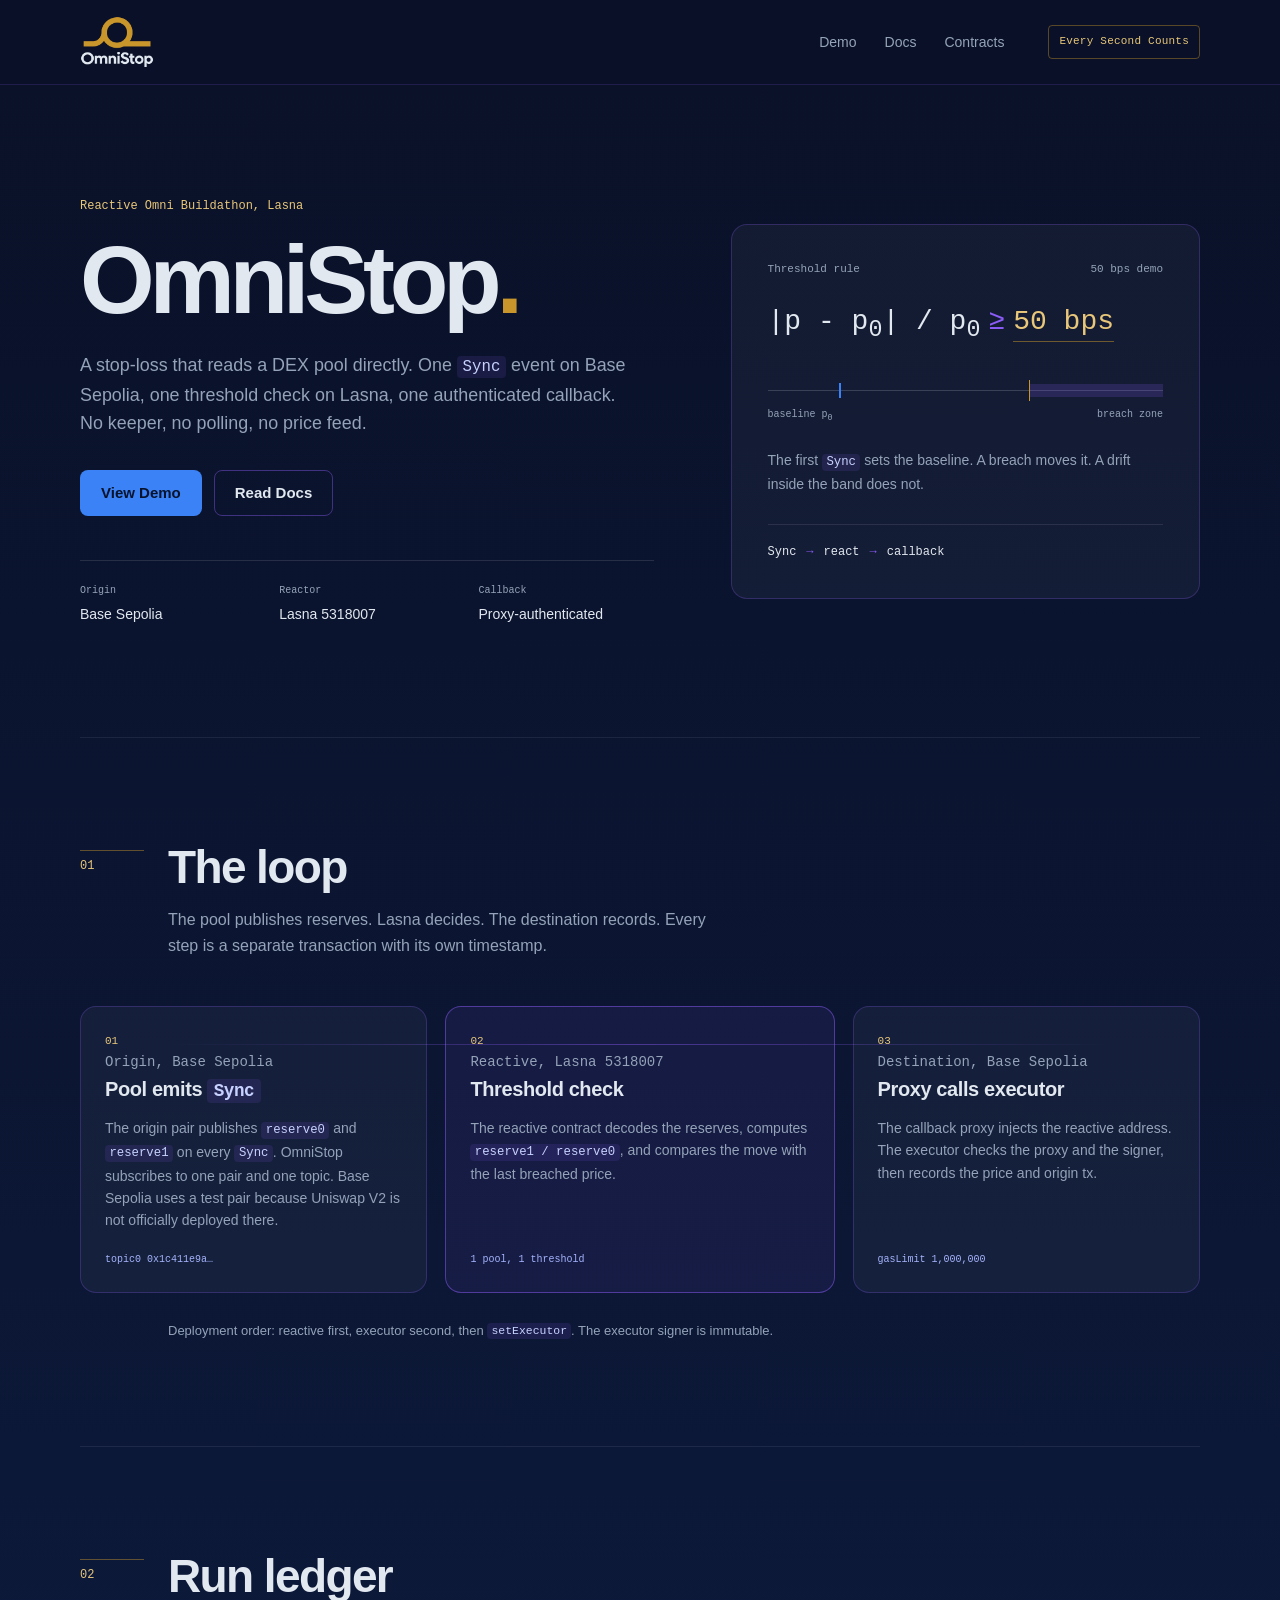
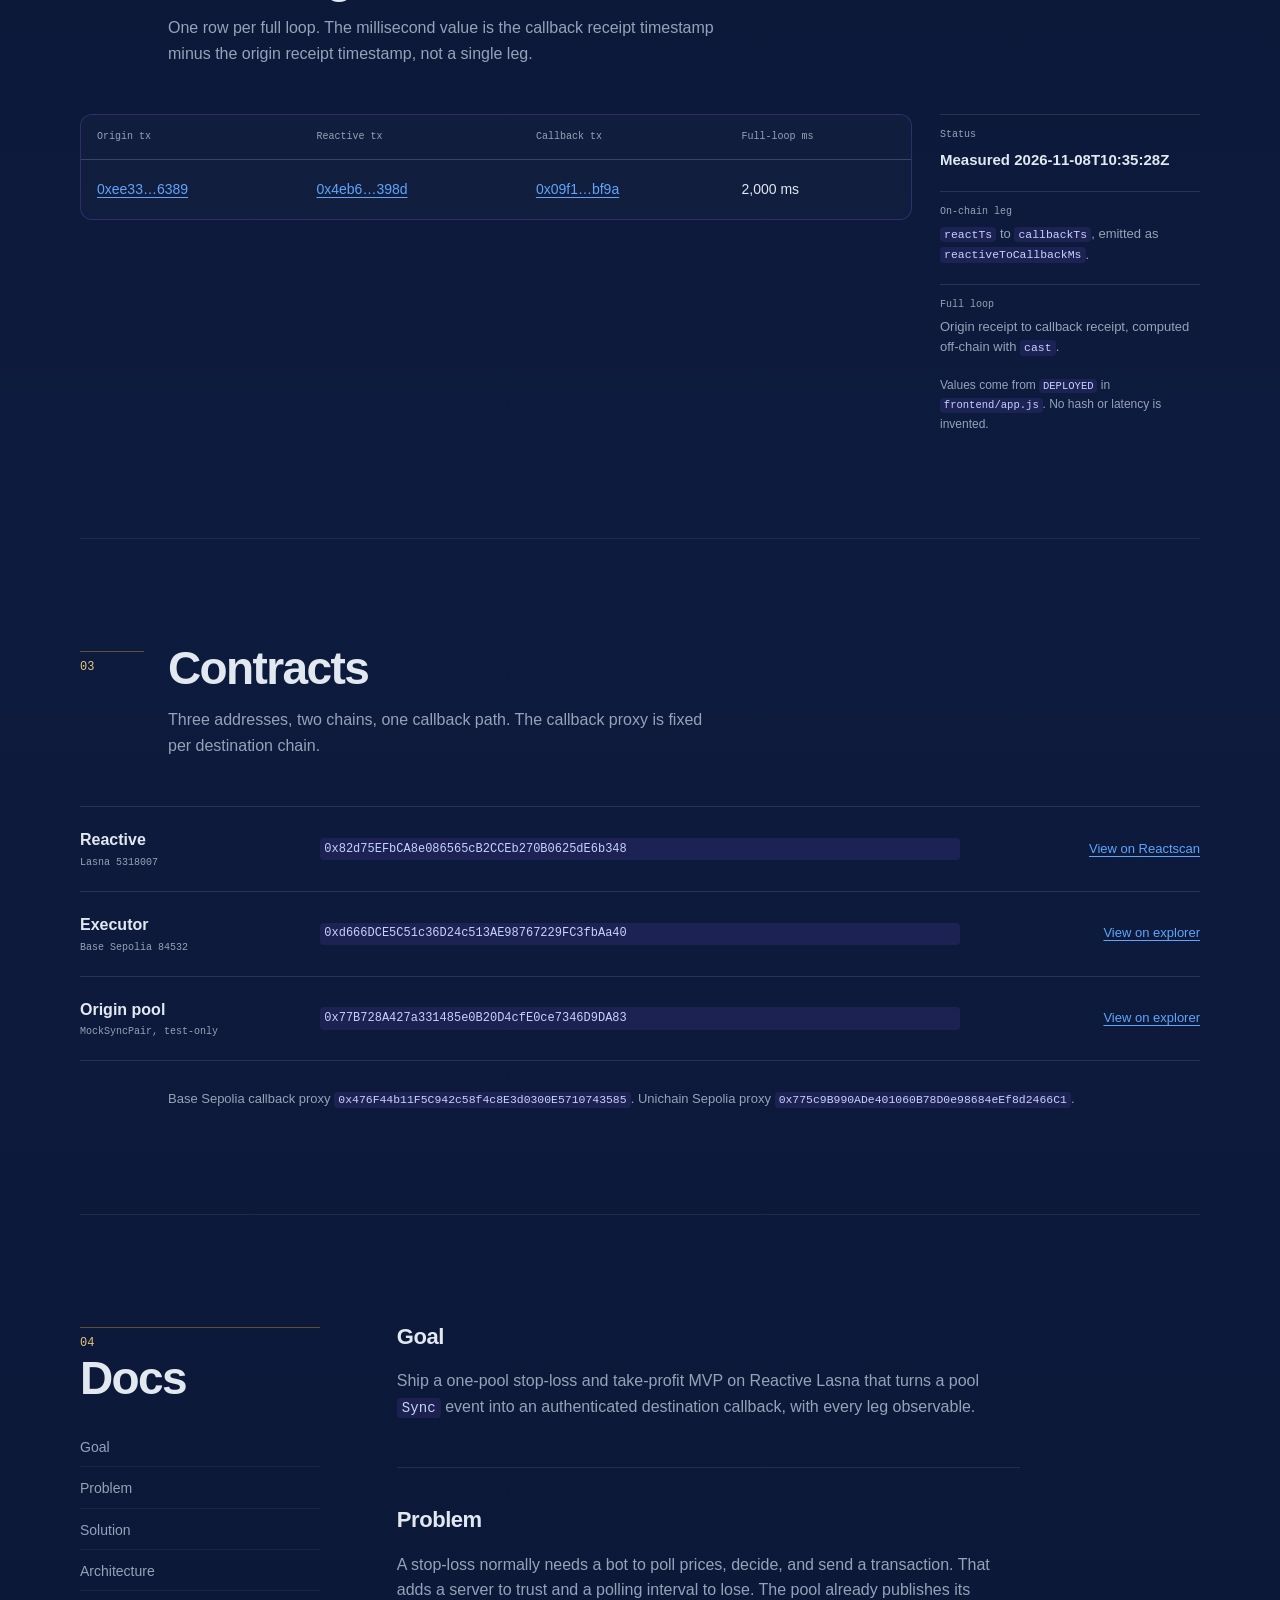
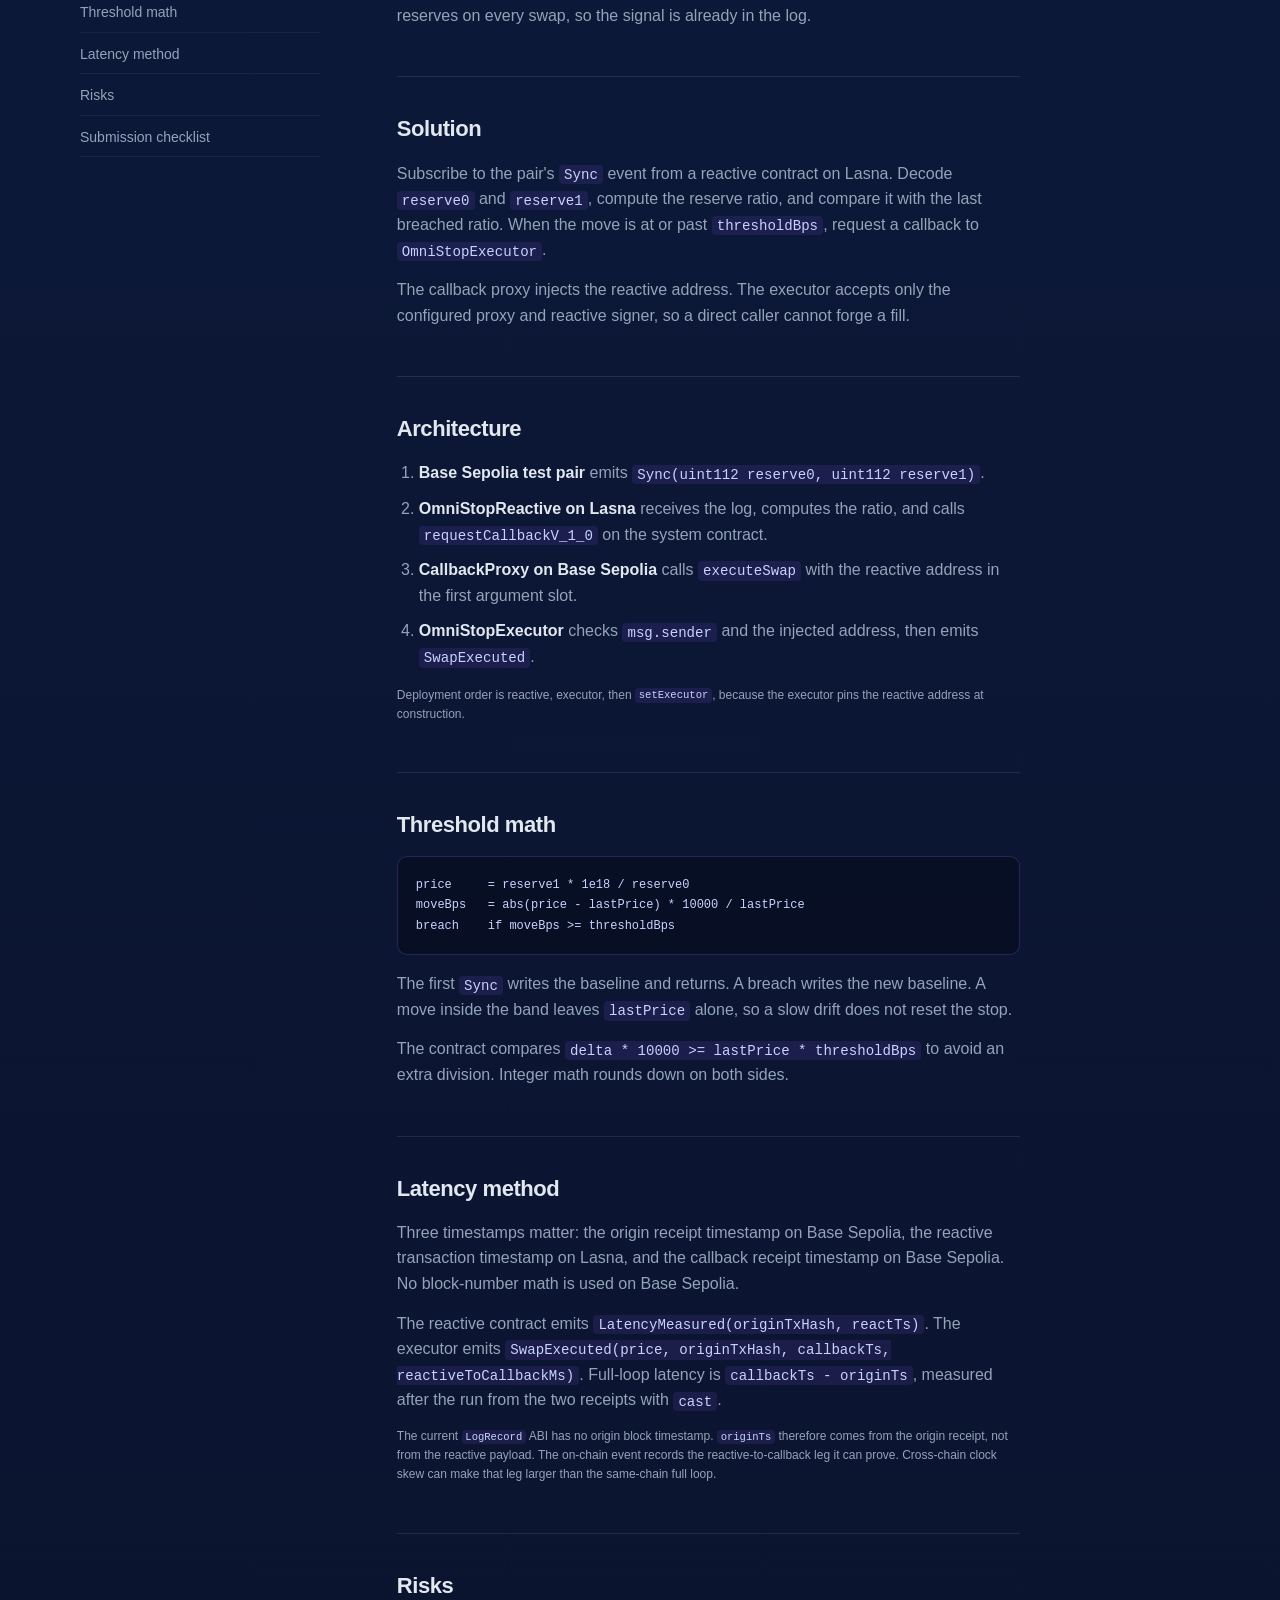
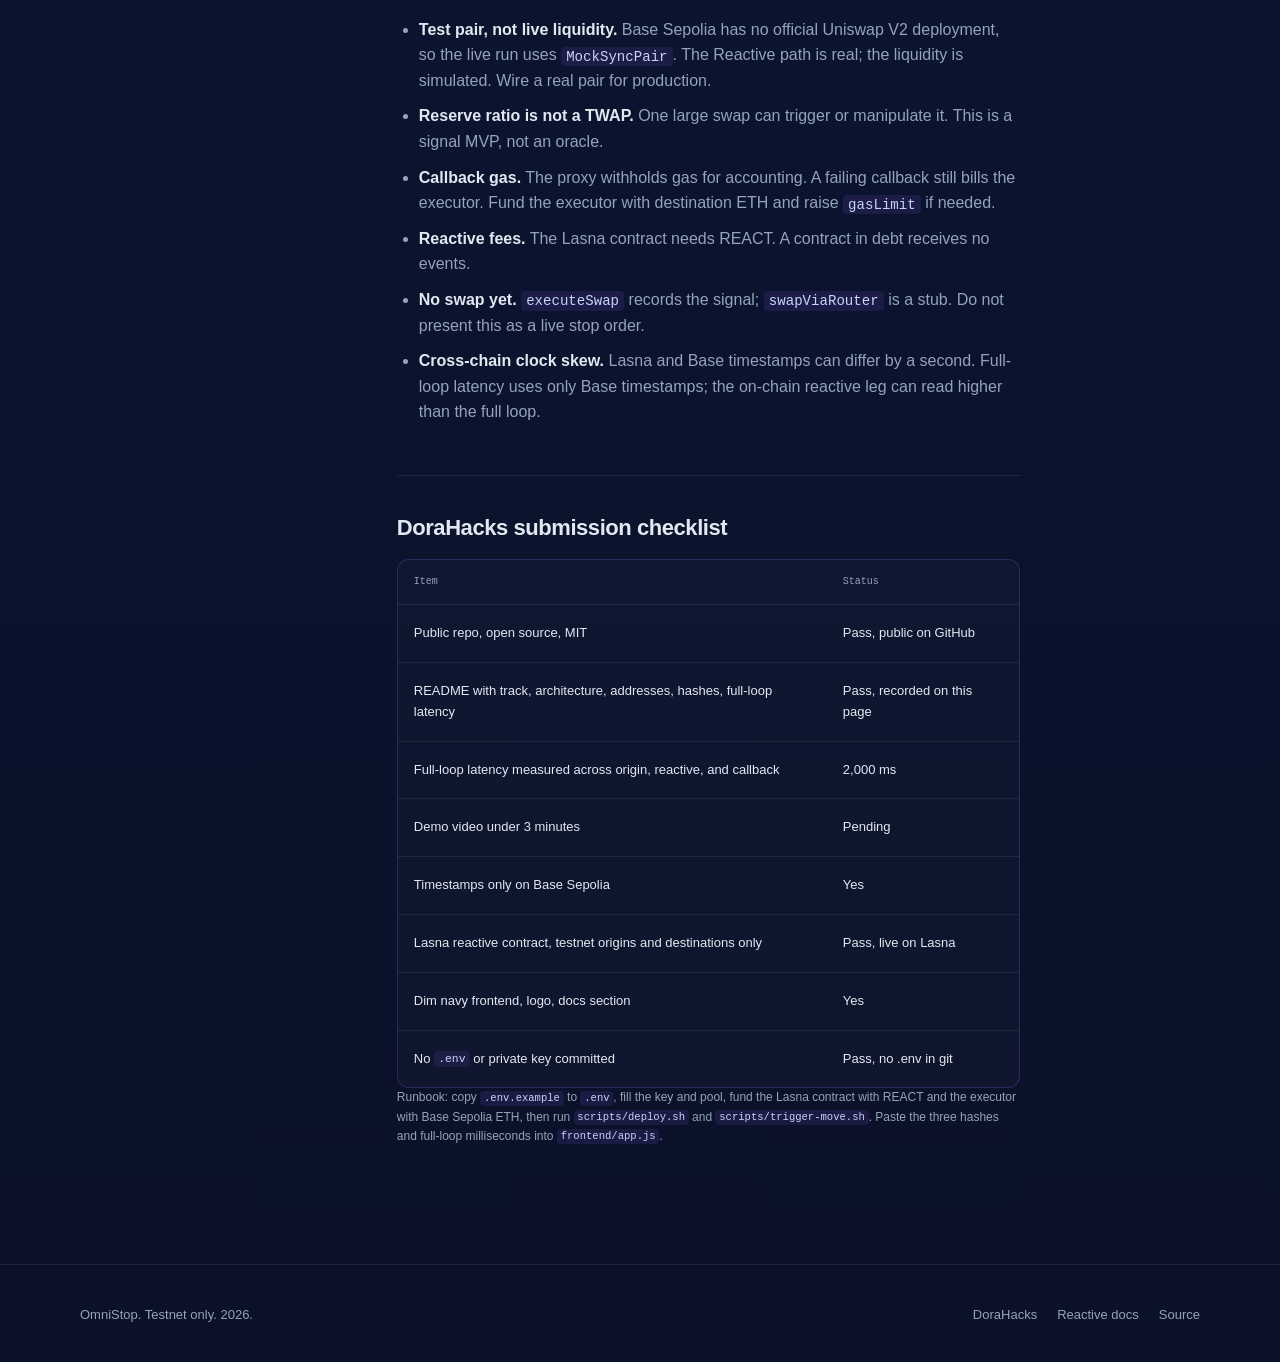
==== index.html @ 12964ae7 "Deploy OmniStop static site" ====
<!doctype html>
<html lang="en">
<head>
  <meta charset="utf-8">
  <meta name="viewport" content="width=device-width, initial-scale=1">
  <meta name="color-scheme" content="dark">
  <meta name="theme-color" content="#0a1128">
  <meta name="description" content="OmniStop turns a Uniswap V2 Sync event into an authenticated Reactive callback on Base Sepolia and Lasna.">
  <title>OmniStop | Reactive stop-loss, measured</title>
  <link rel="icon" type="image/png" href="assets/logo.png">
  <link rel="stylesheet" href="styles.css">
  <script src="app.js" defer></script>
</head>
<body>
  <a class="skip-link" href="#main">Skip to content</a>
  <noscript><p class="noscript-note">Run data is rendered by app.js. The same addresses and hashes are in README.md.</p></noscript>

  <header class="site-header">
    <div class="wrap header-inner">
      <a class="brand" href="#top" aria-label="OmniStop home">
        <img src="assets/logo.png" alt="" width="493" height="348">
      </a>
      <nav class="site-nav" aria-label="Primary">
        <a href="#latency">Demo</a>
        <a href="#docs">Docs</a>
        <a href="#contracts">Contracts</a>
      </nav>
      <span class="track-badge">Every Second Counts</span>
    </div>
  </header>

  <main id="main">
    <section class="hero wrap" id="top">
      <div class="hero-copy">
        <p class="kicker">Reactive Omni Buildathon, Lasna</p>
        <h1>OmniStop<span class="brand-dot" aria-hidden="true">.</span></h1>
        <p class="lede">A stop-loss that reads a DEX pool directly. One <code>Sync</code> event on Base Sepolia, one threshold check on Lasna, one authenticated callback. No keeper, no polling, no price feed.</p>
        <div class="hero-actions">
          <a class="btn btn-primary" href="#latency">View Demo</a>
          <a class="btn btn-ghost" href="#docs">Read Docs</a>
        </div>
        <dl class="hero-facts">
          <div>
            <dt>Origin</dt>
            <dd>Base Sepolia</dd>
          </div>
          <div>
            <dt>Reactor</dt>
            <dd>Lasna 5318007</dd>
          </div>
          <div>
            <dt>Callback</dt>
            <dd>Proxy-authenticated</dd>
          </div>
        </dl>
      </div>

      <div class="rule-card" aria-labelledby="rule-title">
        <div class="rule-top">
          <span class="mono-label" id="rule-title">Threshold rule</span>
          <span class="mono-label" id="threshold-note">50 bps demo</span>
        </div>
        <p class="formula">
          <span>|p - p<sub>0</sub>| / p<sub>0</sub></span>
          <span class="formula-op" aria-hidden="true">≥</span>
          <span class="formula-threshold" id="threshold-label">50 bps</span>
        </p>
        <div class="rail" aria-hidden="true">
          <span class="rail-base"></span>
          <span class="rail-zone"></span>
          <span class="rail-tick"></span>
        </div>
        <div class="rail-labels" aria-hidden="true">
          <span>baseline p<sub>0</sub></span>
          <span>breach zone</span>
        </div>
        <p class="rule-note">The first <code>Sync</code> sets the baseline. A breach moves it. A drift inside the band does not.</p>
        <div class="mini-loop">
          <span>Sync</span>
          <span class="mini-arrow" aria-hidden="true">→</span>
          <span>react</span>
          <span class="mini-arrow" aria-hidden="true">→</span>
          <span>callback</span>
        </div>
      </div>
    </section>

    <section class="section wrap" id="how">
      <div class="section-head">
        <p class="section-index">01</p>
        <div>
          <h2>The loop</h2>
          <p class="section-intro">The pool publishes reserves. Lasna decides. The destination records. Every step is a separate transaction with its own timestamp.</p>
        </div>
      </div>

      <ol class="stages">
        <li class="stage">
          <span class="stage-index">01</span>
          <p class="stage-label">Origin, Base Sepolia</p>
          <h3>Pool emits <code>Sync</code></h3>
          <p>The origin pair publishes <code>reserve0</code> and <code>reserve1</code> on every <code>Sync</code>. OmniStop subscribes to one pair and one topic. Base Sepolia uses a test pair because Uniswap V2 is not officially deployed there.</p>
          <span class="stage-meta">topic0 0x1c411e9a…</span>
        </li>
        <li class="stage stage-core">
          <span class="stage-index">02</span>
          <p class="stage-label">Reactive, Lasna 5318007</p>
          <h3>Threshold check</h3>
          <p>The reactive contract decodes the reserves, computes <code>reserve1 / reserve0</code>, and compares the move with the last breached price.</p>
          <span class="stage-meta">1 pool, 1 threshold</span>
        </li>
        <li class="stage">
          <span class="stage-index">03</span>
          <p class="stage-label">Destination, Base Sepolia</p>
          <h3>Proxy calls executor</h3>
          <p>The callback proxy injects the reactive address. The executor checks the proxy and the signer, then records the price and origin tx.</p>
          <span class="stage-meta">gasLimit 1,000,000</span>
        </li>
      </ol>

      <p class="section-footnote">Deployment order: reactive first, executor second, then <code>setExecutor</code>. The executor signer is immutable.</p>
    </section>

    <section class="section wrap" id="latency">
      <div class="section-head">
        <p class="section-index">02</p>
        <div>
          <h2>Run ledger</h2>
          <p class="section-intro">One row per full loop. The millisecond value is the callback receipt timestamp minus the origin receipt timestamp, not a single leg.</p>
        </div>
      </div>

      <div class="ledger-grid">
        <div class="table-wrap">
          <table>
            <caption class="sr-only">Full-loop latency evidence for the latest OmniStop run</caption>
            <thead>
              <tr>
                <th scope="col">Origin tx</th>
                <th scope="col">Reactive tx</th>
                <th scope="col">Callback tx</th>
                <th scope="col">Full-loop ms</th>
              </tr>
            </thead>
            <tbody id="latency-body">
              <tr class="empty-row">
                <td colspan="4">
                  <strong>Loading recorded run.</strong>
                  <span>If this message stays, JavaScript is disabled. The same evidence is in <code>README.md</code>.</span>
                </td>
              </tr>
            </tbody>
          </table>
        </div>

        <aside class="ledger-notes" aria-label="Run status">
          <div class="note">
            <span class="note-label">Status</span>
            <strong id="run-status">Loading recorded run</strong>
          </div>
          <div class="note">
            <span class="note-label">On-chain leg</span>
            <p><code>reactTs</code> to <code>callbackTs</code>, emitted as <code>reactiveToCallbackMs</code>.</p>
          </div>
          <div class="note">
            <span class="note-label">Full loop</span>
            <p>Origin receipt to callback receipt, computed off-chain with <code>cast</code>.</p>
          </div>
          <p class="fine">Values come from <code>DEPLOYED</code> in <code>frontend/app.js</code>. No hash or latency is invented.</p>
        </aside>
      </div>
    </section>

    <section class="section wrap" id="contracts">
      <div class="section-head">
        <p class="section-index">03</p>
        <div>
          <h2>Contracts</h2>
          <p class="section-intro">Three addresses, two chains, one callback path. The callback proxy is fixed per destination chain.</p>
        </div>
      </div>

      <ul class="contract-list" id="contract-list">
        <li class="contract-row" data-contract="reactive">
          <span class="contract-name">Reactive<small>Lasna 5318007</small></span>
          <code class="contract-address">Loading address</code>
          <span class="contract-link">From <code>app.js</code></span>
        </li>
        <li class="contract-row" data-contract="executor">
          <span class="contract-name">Executor<small>Base Sepolia 84532</small></span>
          <code class="contract-address">Loading address</code>
          <span class="contract-link">From <code>app.js</code></span>
        </li>
        <li class="contract-row" data-contract="pool">
          <span class="contract-name">Origin pool<small>MockSyncPair, test-only</small></span>
          <code class="contract-address">Loading address</code>
          <span class="contract-link">From <code>app.js</code></span>
        </li>
      </ul>

      <p class="section-footnote">Base Sepolia callback proxy <code>0x476F44b11F5C942c58f4c8E3d0300E5710743585</code>. Unichain Sepolia proxy <code>0x775c9B990ADe401060B78D0e98684eEf8d2466C1</code>.</p>
    </section>

    <section class="section wrap" id="docs">
      <div class="docs-layout">
        <aside class="docs-side">
          <p class="section-index">04</p>
          <h2>Docs</h2>
          <nav class="docs-toc" aria-label="Docs sections">
            <a href="#goal">Goal</a>
            <a href="#problem">Problem</a>
            <a href="#solution">Solution</a>
            <a href="#architecture">Architecture</a>
            <a href="#threshold-math">Threshold math</a>
            <a href="#latency-method">Latency method</a>
            <a href="#risks">Risks</a>
            <a href="#checklist">Submission checklist</a>
          </nav>
        </aside>

        <div class="docs-body">
          <article id="goal">
            <h3>Goal</h3>
            <p>Ship a one-pool stop-loss and take-profit MVP on Reactive Lasna that turns a pool <code>Sync</code> event into an authenticated destination callback, with every leg observable.</p>
          </article>

          <article id="problem">
            <h3>Problem</h3>
            <p>A stop-loss normally needs a bot to poll prices, decide, and send a transaction. That adds a server to trust and a polling interval to lose. The pool already publishes its reserves on every swap, so the signal is already in the log.</p>
          </article>

          <article id="solution">
            <h3>Solution</h3>
            <p>Subscribe to the pair's <code>Sync</code> event from a reactive contract on Lasna. Decode <code>reserve0</code> and <code>reserve1</code>, compute the reserve ratio, and compare it with the last breached ratio. When the move is at or past <code>thresholdBps</code>, request a callback to <code>OmniStopExecutor</code>.</p>
            <p>The callback proxy injects the reactive address. The executor accepts only the configured proxy and reactive signer, so a direct caller cannot forge a fill.</p>
          </article>

          <article id="architecture">
            <h3>Architecture</h3>
            <ol class="flow-list">
              <li><strong>Base Sepolia test pair</strong> emits <code>Sync(uint112 reserve0, uint112 reserve1)</code>.</li>
              <li><strong>OmniStopReactive on Lasna</strong> receives the log, computes the ratio, and calls <code>requestCallbackV_1_0</code> on the system contract.</li>
              <li><strong>CallbackProxy on Base Sepolia</strong> calls <code>executeSwap</code> with the reactive address in the first argument slot.</li>
              <li><strong>OmniStopExecutor</strong> checks <code>msg.sender</code> and the injected address, then emits <code>SwapExecuted</code>.</li>
            </ol>
            <p class="fine">Deployment order is reactive, executor, then <code>setExecutor</code>, because the executor pins the reactive address at construction.</p>
          </article>

          <article id="threshold-math">
            <h3>Threshold math</h3>
            <pre><code>price     = reserve1 * 1e18 / reserve0
moveBps   = abs(price - lastPrice) * 10000 / lastPrice
breach    if moveBps &gt;= thresholdBps</code></pre>
            <p>The first <code>Sync</code> writes the baseline and returns. A breach writes the new baseline. A move inside the band leaves <code>lastPrice</code> alone, so a slow drift does not reset the stop.</p>
            <p>The contract compares <code>delta * 10000 &gt;= lastPrice * thresholdBps</code> to avoid an extra division. Integer math rounds down on both sides.</p>
          </article>

          <article id="latency-method">
            <h3>Latency method</h3>
            <p>Three timestamps matter: the origin receipt timestamp on Base Sepolia, the reactive transaction timestamp on Lasna, and the callback receipt timestamp on Base Sepolia. No block-number math is used on Base Sepolia.</p>
            <p>The reactive contract emits <code>LatencyMeasured(originTxHash, reactTs)</code>. The executor emits <code>SwapExecuted(price, originTxHash, callbackTs, reactiveToCallbackMs)</code>. Full-loop latency is <code>callbackTs - originTs</code>, measured after the run from the two receipts with <code>cast</code>.</p>
            <p class="fine">The current <code>LogRecord</code> ABI has no origin block timestamp. <code>originTs</code> therefore comes from the origin receipt, not from the reactive payload. The on-chain event records the reactive-to-callback leg it can prove. Cross-chain clock skew can make that leg larger than the same-chain full loop.</p>
          </article>

          <article id="risks">
            <h3>Risks</h3>
            <ul class="risk-list">
              <li><strong>Test pair, not live liquidity.</strong> Base Sepolia has no official Uniswap V2 deployment, so the live run uses <code>MockSyncPair</code>. The Reactive path is real; the liquidity is simulated. Wire a real pair for production.</li>
              <li><strong>Reserve ratio is not a TWAP.</strong> One large swap can trigger or manipulate it. This is a signal MVP, not an oracle.</li>
              <li><strong>Callback gas.</strong> The proxy withholds gas for accounting. A failing callback still bills the executor. Fund the executor with destination ETH and raise <code>gasLimit</code> if needed.</li>
              <li><strong>Reactive fees.</strong> The Lasna contract needs REACT. A contract in debt receives no events.</li>
              <li><strong>No swap yet.</strong> <code>executeSwap</code> records the signal; <code>swapViaRouter</code> is a stub. Do not present this as a live stop order.</li>
              <li><strong>Cross-chain clock skew.</strong> Lasna and Base timestamps can differ by a second. Full-loop latency uses only Base timestamps; the on-chain reactive leg can read higher than the full loop.</li>
            </ul>
          </article>

          <article id="checklist">
            <h3>DoraHacks submission checklist</h3>
            <div class="table-wrap checklist-wrap">
              <table>
                <caption class="sr-only">DoraHacks submission checklist status</caption>
                <thead>
                  <tr><th scope="col">Item</th><th scope="col">Status</th></tr>
                </thead>
                <tbody>
                  <tr><td>Public repo, open source, MIT</td><td>Pass, public on GitHub</td></tr>
                  <tr><td>README with track, architecture, addresses, hashes, full-loop latency</td><td>Pass, recorded on this page</td></tr>
                  <tr><td>Full-loop latency measured across origin, reactive, and callback</td><td>2,000 ms</td></tr>
                  <tr><td>Demo video under 3 minutes</td><td>Pending</td></tr>
                  <tr><td>Timestamps only on Base Sepolia</td><td>Yes</td></tr>
                  <tr><td>Lasna reactive contract, testnet origins and destinations only</td><td>Pass, live on Lasna</td></tr>
                  <tr><td>Dim navy frontend, logo, docs section</td><td>Yes</td></tr>
                  <tr><td>No <code>.env</code> or private key committed</td><td>Pass, no .env in git</td></tr>
                </tbody>
              </table>
            </div>
            <p class="fine">Runbook: copy <code>.env.example</code> to <code>.env</code>, fill the key and pool, fund the Lasna contract with REACT and the executor with Base Sepolia ETH, then run <code>scripts/deploy.sh</code> and <code>scripts/trigger-move.sh</code>. Paste the three hashes and full-loop milliseconds into <code>frontend/app.js</code>.</p>
          </article>
        </div>
      </div>
    </section>
  </main>

  <footer class="site-footer">
    <div class="wrap footer-inner">
      <p>OmniStop. Testnet only. <span id="year">2026</span>.</p>
      <nav aria-label="Project links">
        <a href="https://dorahacks.io/hackathon/reactive-omni-buildathon">DoraHacks</a>
        <a href="https://dev.reactive.network/">Reactive docs</a>
        <a href="https://github.com/Nassami1/omnistop">Source</a>
      </nav>
    </div>
  </footer>
</body>
</html>
---- styles.css ----
/* Palette: navy field and blue actions come from the brief. Purple marks the Reactive layer.
   Gold is taken from the supplied mark and is reserved for the breach marker and focus. */
/* Mono is limited to chain data and timings so columns align; body copy uses a neutral sans. */
:root {
  --bg: #0a1128;
  --bg-2: #0d1b3e;
  --surface: rgba(255, 255, 255, 0.04);
  --surface-strong: rgba(139, 92, 246, 0.08);
  --border: rgba(139, 92, 246, 0.25);
  --border-strong: rgba(139, 92, 246, 0.5);
  --text: #e2e8f0;
  --muted: #94a3b8;
  --blue: #3b82f6;
  --blue-bright: #60a5fa;
  --purple: #8b5cf6;
  --gold: #c9962b;
  --gold-light: #e8c77a;
  --radius: 16px;
  --mono: "SFMono-Regular", "Cascadia Mono", "Roboto Mono", Menlo, Consolas, monospace;
  --sans: "Avenir Next", "Segoe UI", "Helvetica Neue", Arial, sans-serif;
}

*,
*::before,
*::after {
  box-sizing: border-box;
}

html {
  scroll-behavior: smooth;
}

body {
  margin: 0;
  background-color: var(--bg);
  background-image: linear-gradient(180deg, var(--bg) 0%, var(--bg-2) 34%, var(--bg) 100%);
  color: var(--text);
  font-family: var(--sans);
  font-size: 16px;
  line-height: 1.6;
  -webkit-font-smoothing: antialiased;
}

body,
input,
button {
  font-family: var(--sans);
}

a {
  color: var(--blue-bright);
  text-decoration-thickness: 1px;
  text-underline-offset: 3px;
}

a[href],
button {
  cursor: pointer;
}

button:disabled {
  cursor: not-allowed;
}

a:hover {
  color: var(--text);
}

code {
  font-family: var(--mono);
  font-size: 0.88em;
  color: #c7d2fe;
  background: rgba(139, 92, 246, 0.12);
  padding: 0.12em 0.36em;
  border-radius: 4px;
  overflow-wrap: anywhere;
}

::selection {
  background: var(--purple);
  color: #fff;
}

:focus-visible {
  outline: 2px solid var(--gold-light);
  outline-offset: 3px;
  border-radius: 4px;
}

.noscript-note {
  margin: 0;
  padding: 12px 16px;
  border-bottom: 1px solid rgba(139, 92, 246, 0.25);
  background: rgba(139, 92, 246, 0.1);
  color: var(--text);
  font-size: 14px;
  text-align: center;
}

.sr-only {
  position: absolute;
  width: 1px;
  height: 1px;
  padding: 0;
  margin: -1px;
  overflow: hidden;
  clip: rect(0 0 0 0);
  clip-path: inset(50%);
  white-space: nowrap;
  border: 0;
}

.skip-link {
  position: absolute;
  top: -100px;
  left: 16px;
  z-index: 100;
  background: var(--gold-light);
  color: #07132d;
  padding: 12px 16px;
  border-radius: 6px;
  font-weight: 600;
  text-decoration: none;
}

.skip-link:focus {
  top: 12px;
  color: #07132d;
}

.wrap {
  width: min(1120px, calc(100% - 48px));
  margin-inline: auto;
}

/* Header */
.site-header {
  position: sticky;
  top: 0;
  z-index: 20;
  background: rgba(10, 17, 40, 0.97);
  border-bottom: 1px solid rgba(139, 92, 246, 0.18);
}

.header-inner {
  display: flex;
  align-items: center;
  gap: 32px;
  min-height: 84px;
}

.brand {
  display: inline-flex;
  align-items: center;
  text-decoration: none;
}

.brand img {
  display: block;
  width: auto;
  height: 52px;
}

.site-nav {
  display: flex;
  gap: 4px;
  margin-left: auto;
}

.site-nav a {
  display: inline-flex;
  align-items: center;
  min-height: 44px;
  padding: 0 12px;
  color: var(--muted);
  font-size: 14px;
  text-decoration: none;
  border-radius: 8px;
}

.site-nav a:hover {
  color: var(--text);
  background: rgba(59, 130, 246, 0.12);
}

.track-badge {
  flex: 0 0 auto;
  padding: 7px 10px;
  border: 1px solid rgba(201, 150, 43, 0.42);
  border-radius: 4px;
  color: var(--gold-light);
  font-family: var(--mono);
  font-size: 11px;
  letter-spacing: 0.02em;
  white-space: nowrap;
}

/* Hero */
.hero {
  display: grid;
  grid-template-columns: minmax(0, 1.1fr) minmax(340px, 0.9fr);
  gap: clamp(32px, 6vw, 80px);
  align-items: center;
  padding-block: clamp(64px, 9vw, 112px);
}

.kicker {
  margin: 0 0 18px;
  color: var(--gold-light);
  font-family: var(--mono);
  font-size: 12px;
}

h1 {
  margin: 0;
  font-size: clamp(56px, 9vw, 96px);
  font-weight: 700;
  line-height: 0.95;
  letter-spacing: -0.055em;
}

.brand-dot {
  color: var(--gold);
}

.lede {
  max-width: 56ch;
  margin: 26px 0 0;
  color: var(--muted);
  font-size: clamp(17px, 1.4vw, 20px);
}

.hero-actions {
  display: flex;
  flex-wrap: wrap;
  gap: 12px;
  margin-top: 32px;
}

.btn {
  display: inline-flex;
  align-items: center;
  justify-content: center;
  min-height: 46px;
  padding: 0 20px;
  border: 1px solid transparent;
  border-radius: 8px;
  font-family: var(--sans);
  font-size: 15px;
  font-weight: 600;
  text-decoration: none;
  cursor: pointer;
  transition: background-color 0.15s ease, border-color 0.15s ease, color 0.15s ease;
}

.btn-primary {
  background: var(--blue);
  color: #07132d;
}

.btn-primary:hover {
  background: var(--blue-bright);
  color: #07132d;
}

.btn-primary:active {
  background: #2563eb;
  color: #fff;
}

.btn-ghost {
  border-color: rgba(139, 92, 246, 0.42);
  color: var(--text);
}

.btn-ghost:hover {
  border-color: var(--purple);
  background: rgba(139, 92, 246, 0.1);
  color: var(--text);
}

.hero-facts {
  display: grid;
  grid-template-columns: repeat(3, minmax(0, 1fr));
  gap: 24px;
  margin: 44px 0 0;
  padding-top: 22px;
  border-top: 1px solid rgba(226, 232, 240, 0.12);
}

.hero-facts dt {
  color: var(--muted);
  font-family: var(--mono);
  font-size: 10px;
}

.hero-facts dd {
  margin: 4px 0 0;
  font-size: 14px;
}

/* Threshold card */
.rule-card {
  position: relative;
  padding: clamp(24px, 3vw, 36px);
  border: 1px solid var(--border);
  border-radius: var(--radius);
  background: var(--surface);
}

.rule-top {
  display: flex;
  flex-wrap: wrap;
  justify-content: space-between;
  gap: 12px;
}

.mono-label {
  color: var(--muted);
  font-family: var(--mono);
  font-size: 11px;
}

.formula {
  display: flex;
  flex-wrap: wrap;
  align-items: baseline;
  gap: 8px;
  margin: 26px 0 30px;
  font-family: var(--mono);
  font-size: clamp(20px, 2.6vw, 28px);
  line-height: 1.3;
}

.formula-op {
  color: var(--purple);
}

.formula-threshold {
  color: var(--gold-light);
  border-bottom: 1px solid rgba(201, 150, 43, 0.5);
}

.rail {
  position: relative;
  height: 32px;
}

.rail::before {
  content: "";
  position: absolute;
  top: 15px;
  right: 0;
  left: 0;
  height: 1px;
  background: rgba(226, 232, 240, 0.18);
}

.rail-zone {
  position: absolute;
  top: 9px;
  right: 0;
  width: 34%;
  height: 13px;
  background: rgba(139, 92, 246, 0.18);
  border-left: 1px solid var(--purple);
}

.rail-base {
  position: absolute;
  top: 8px;
  left: 18%;
  width: 2px;
  height: 15px;
  background: var(--blue);
}

.rail-tick {
  position: absolute;
  top: 5px;
  left: 66%;
  width: 1px;
  height: 21px;
  background: var(--gold);
}

.rail-labels {
  display: flex;
  justify-content: space-between;
  color: var(--muted);
  font-family: var(--mono);
  font-size: 10px;
}

.rule-note {
  margin: 24px 0 0;
  color: var(--muted);
  font-size: 14px;
}

.mini-loop {
  display: flex;
  flex-wrap: wrap;
  align-items: center;
  gap: 10px;
  margin-top: 28px;
  padding-top: 18px;
  border-top: 1px solid rgba(226, 232, 240, 0.1);
  color: var(--text);
  font-family: var(--mono);
  font-size: 12px;
}

.mini-arrow {
  color: var(--purple);
}

/* Sections */
.section {
  padding-block: clamp(64px, 9vw, 104px);
  border-top: 1px solid rgba(226, 232, 240, 0.08);
}

.section-head {
  display: grid;
  grid-template-columns: 64px minmax(0, 1fr);
  gap: 24px;
  align-items: start;
  margin-bottom: 48px;
}

.section-index {
  margin: 8px 0 0;
  padding-top: 6px;
  border-top: 1px solid rgba(201, 150, 43, 0.45);
  color: var(--gold-light);
  font-family: var(--mono);
  font-size: 12px;
}

h2 {
  margin: 0;
  font-size: clamp(30px, 4vw, 46px);
  font-weight: 700;
  line-height: 1.1;
  letter-spacing: -0.035em;
}

.section-intro {
  max-width: 62ch;
  margin: 14px 0 0;
  color: var(--muted);
  font-size: 16px;
}

.section-footnote {
  margin: 28px 0 0;
  padding-left: 88px;
  color: var(--muted);
  font-size: 13px;
}

/* Loop stages */
.stages {
  position: relative;
  display: grid;
  grid-template-columns: 1fr 1.12fr 1fr;
  gap: 18px;
  margin: 0;
  padding: 0;
  list-style: none;
}

.stages::before {
  content: "";
  position: absolute;
  top: 38px;
  right: 8%;
  left: 8%;
  height: 1px;
  background: linear-gradient(90deg, transparent, rgba(139, 92, 246, 0.45), transparent);
}

.stage {
  position: relative;
  z-index: 1;
  display: flex;
  flex-direction: column;
  min-height: 282px;
  padding: 26px 24px 24px;
  border: 1px solid var(--border);
  border-radius: var(--radius);
  background: var(--surface);
}

.stage-core {
  border-color: var(--border-strong);
  background: var(--surface-strong);
}

.stage-index {
  color: var(--gold-light);
  font-family: var(--mono);
  font-size: 11px;
}

.stage-label {
  margin: 8px 0 18px;
  color: var(--muted);
  font-family: var(--mono);
  font-size: 10px;
}

.stage h3 {
  margin: 0 0 12px;
  font-size: 20px;
  letter-spacing: -0.02em;
}

.stage p {
  margin: 0;
  color: var(--muted);
  font-size: 14px;
}

.stage-meta {
  margin-top: auto;
  padding-top: 20px;
  color: #a5b4fc;
  font-family: var(--mono);
  font-size: 10px;
  overflow-wrap: anywhere;
}

/* Ledger */
.ledger-grid {
  display: grid;
  grid-template-columns: minmax(0, 1.55fr) minmax(260px, 0.45fr);
  gap: 28px;
  align-items: start;
}

.table-wrap {
  overflow-x: auto;
  border: 1px solid var(--border);
  border-radius: 12px;
  background: rgba(255, 255, 255, 0.02);
}

table {
  width: 100%;
  border-collapse: collapse;
  font-size: 14px;
}

th {
  padding: 14px 16px;
  border-bottom: 1px solid rgba(226, 232, 240, 0.1);
  color: var(--muted);
  font-family: var(--mono);
  font-size: 10px;
  font-weight: 400;
  text-align: left;
  white-space: nowrap;
}

td {
  padding: 18px 16px;
  border-bottom: 1px solid rgba(226, 232, 240, 0.08);
  vertical-align: top;
}

tbody tr:last-child td {
  border-bottom: 0;
}

.empty-row td {
  padding: 28px 20px;
}

.empty-row strong {
  display: block;
  color: var(--text);
}

.empty-row span {
  display: block;
  margin-top: 6px;
  color: var(--muted);
  font-size: 13px;
}

.ledger-notes {
  display: flex;
  flex-direction: column;
  gap: 18px;
}

.note {
  padding-top: 12px;
  border-top: 1px solid rgba(226, 232, 240, 0.12);
}

.note-label {
  display: block;
  margin-bottom: 4px;
  color: var(--muted);
  font-family: var(--mono);
  font-size: 10px;
}

.note strong {
  font-size: 15px;
}

.note p {
  margin: 0;
  color: var(--muted);
  font-size: 13px;
}

.fine {
  margin: 0;
  color: var(--muted);
  font-size: 12px;
  line-height: 1.6;
}

/* Contracts */
.contract-list {
  margin: 0;
  padding: 0;
  border-top: 1px solid rgba(226, 232, 240, 0.12);
  list-style: none;
}

.contract-row {
  display: grid;
  grid-template-columns: 220px minmax(0, 1fr) 220px;
  gap: 20px;
  align-items: center;
  padding: 20px 0;
  border-bottom: 1px solid rgba(226, 232, 240, 0.12);
}

.contract-name {
  display: flex;
  flex-direction: column;
  gap: 2px;
  font-weight: 600;
}

.contract-name small {
  color: var(--muted);
  font-family: var(--mono);
  font-size: 10px;
  font-weight: 400;
}

.contract-address {
  color: #c7d2fe;
  font-family: var(--mono);
  font-size: 12px;
  overflow-wrap: anywhere;
}

.contract-link {
  color: var(--muted);
  font-size: 13px;
  text-align: right;
}

.contract-link a {
  color: var(--blue-bright);
}

/* Docs */
.docs-layout {
  display: grid;
  grid-template-columns: 240px minmax(0, 1fr);
  gap: clamp(32px, 6vw, 80px);
  align-items: start;
}

.docs-layout > * {
  min-width: 0;
}

.docs-side {
  position: sticky;
  top: 104px;
}

.docs-toc {
  display: flex;
  flex-direction: column;
  gap: 2px;
  margin-top: 24px;
}

.docs-toc a {
  padding: 8px 0;
  border-bottom: 1px solid rgba(226, 232, 240, 0.06);
  color: var(--muted);
  font-size: 14px;
  text-decoration: none;
}

.docs-toc a:hover {
  color: var(--text);
}

.docs-body {
  max-width: 70ch;
}

.docs-body article {
  margin-bottom: 34px;
  padding-bottom: 34px;
  border-bottom: 1px solid rgba(226, 232, 240, 0.1);
}

.docs-body article:last-child {
  margin-bottom: 0;
  padding-bottom: 0;
  border-bottom: 0;
}

.docs-body h3 {
  margin: 0 0 14px;
  font-size: 22px;
  letter-spacing: -0.02em;
}

.docs-body p {
  margin: 0 0 14px;
  color: var(--muted);
}

pre {
  margin: 0 0 16px;
  padding: 18px;
  border: 1px solid var(--border);
  border-radius: 10px;
  background: rgba(0, 0, 0, 0.28);
  color: #c7d2fe;
  font-family: var(--mono);
  font-size: 12px;
  line-height: 1.7;
  overflow-x: auto;
}

pre code {
  padding: 0;
  background: none;
  font-size: inherit;
}

.flow-list,
.risk-list {
  margin: 0 0 16px;
  padding-left: 22px;
  color: var(--muted);
}

.flow-list li,
.risk-list li {
  margin-bottom: 10px;
}

.flow-list strong,
.risk-list strong {
  color: var(--text);
}

.checklist-wrap {
  border: 1px solid var(--border);
  border-radius: 12px;
}

.checklist-wrap td {
  font-size: 13px;
}

section[id],
article[id] {
  scroll-margin-top: 96px;
}

/* Footer */
.site-footer {
  padding-block: 28px;
  border-top: 1px solid rgba(226, 232, 240, 0.1);
}

.footer-inner {
  display: flex;
  flex-wrap: wrap;
  align-items: center;
  justify-content: space-between;
  gap: 12px 24px;
}

.site-footer p {
  margin: 0;
  color: var(--muted);
  font-size: 13px;
}

.site-footer nav {
  display: flex;
  flex-wrap: wrap;
  gap: 20px;
}

.site-footer a {
  display: inline-flex;
  align-items: center;
  min-height: 44px;
  color: var(--muted);
  font-size: 13px;
  text-decoration: none;
}

.site-footer a:hover {
  color: var(--text);
}

/* Responsive */
@media (max-width: 980px) {
  .hero {
    grid-template-columns: 1fr;
  }

  .stages {
    grid-template-columns: 1fr;
  }

  .stages::before {
    display: none;
  }

  .stage {
    min-height: 0;
  }

  .docs-layout {
    grid-template-columns: 1fr;
  }

  .docs-side {
    position: static;
  }

  .docs-toc {
    display: grid;
    grid-template-columns: repeat(2, minmax(0, 1fr));
    gap: 0 16px;
    margin-top: 16px;
  }

  .docs-toc a {
    padding: 10px 0;
    border-bottom: 1px solid rgba(226, 232, 240, 0.08);
  }
}

@media (max-width: 780px) {
  .header-inner {
    flex-wrap: wrap;
    gap: 8px 16px;
    padding-block: 12px;
    min-height: 0;
  }

  .site-header {
    position: relative;
  }

  .brand img {
    height: 42px;
  }

  .site-nav {
    order: 3;
    width: 100%;
    margin-left: 0;
    padding-top: 4px;
    border-top: 1px solid rgba(139, 92, 246, 0.14);
  }

  .track-badge {
    margin-left: auto;
  }

  .ledger-grid {
    grid-template-columns: 1fr;
  }

  #latency .table-wrap {
    overflow: visible;
    border: 0;
    background: none;
  }

  #latency table,
  #latency tbody,
  #latency tr,
  #latency td {
    display: block;
  }

  #latency thead {
    position: absolute;
    top: auto;
    left: -10000px;
    width: 1px;
    height: 1px;
    overflow: hidden;
  }

  #latency tbody tr {
    margin-bottom: 12px;
    padding: 4px 16px;
    border: 1px solid var(--border);
    border-radius: 12px;
    background: var(--surface);
  }

  #latency tbody td {
    display: grid;
    grid-template-columns: 9.5rem minmax(0, 1fr);
    gap: 12px;
    padding: 12px 0;
    border-bottom: 1px solid rgba(226, 232, 240, 0.08);
    overflow-wrap: anywhere;
  }

  #latency tbody td:last-child {
    border-bottom: 0;
  }

  #latency tbody td::before {
    content: attr(data-label);
    color: var(--muted);
    font-family: var(--mono);
    font-size: 10px;
  }

  #latency .empty-row td {
    display: block;
    padding: 22px 4px;
  }

  #latency .empty-row td::before {
    content: none;
  }

  .contract-row {
    grid-template-columns: 1fr;
    gap: 6px;
    padding: 18px 0;
  }

  .contract-link {
    text-align: left;
  }

  .docs-toc a {
    display: flex;
    align-items: center;
    min-height: 44px;
    padding: 0;
  }

  .section-head {
    grid-template-columns: 40px minmax(0, 1fr);
    gap: 16px;
  }

  .section-footnote {
    padding-left: 0;
  }

  section[id],
  article[id] {
    scroll-margin-top: 24px;
  }
}

@media (max-width: 560px) {
  .wrap {
    width: calc(100% - 32px);
  }

  .hero {
    padding-block: 48px 64px;
  }

  .hero-facts {
    grid-template-columns: 1fr;
    gap: 14px;
  }

  .hero-actions .btn {
    flex: 1 1 auto;
  }

  .rule-card {
    padding: 22px;
  }

  .section {
    padding-block: 56px;
  }

  .section-head {
    grid-template-columns: 1fr;
    gap: 10px;
    margin-bottom: 32px;
  }

  .section-index {
    width: 48px;
    margin-top: 0;
  }

  .formula {
    font-size: 19px;
  }

  .stage {
    padding: 22px;
  }

  #latency tbody td {
    grid-template-columns: 1fr;
    gap: 4px;
  }

  .footer-inner {
    align-items: flex-start;
  }
}

@media (prefers-reduced-motion: reduce) {
  html {
    scroll-behavior: auto;
  }

  *,
  *::before,
  *::after {
    animation-duration: 0.01ms !important;
    animation-iteration-count: 1 !important;
    transition-duration: 0.01ms !important;
  }
}
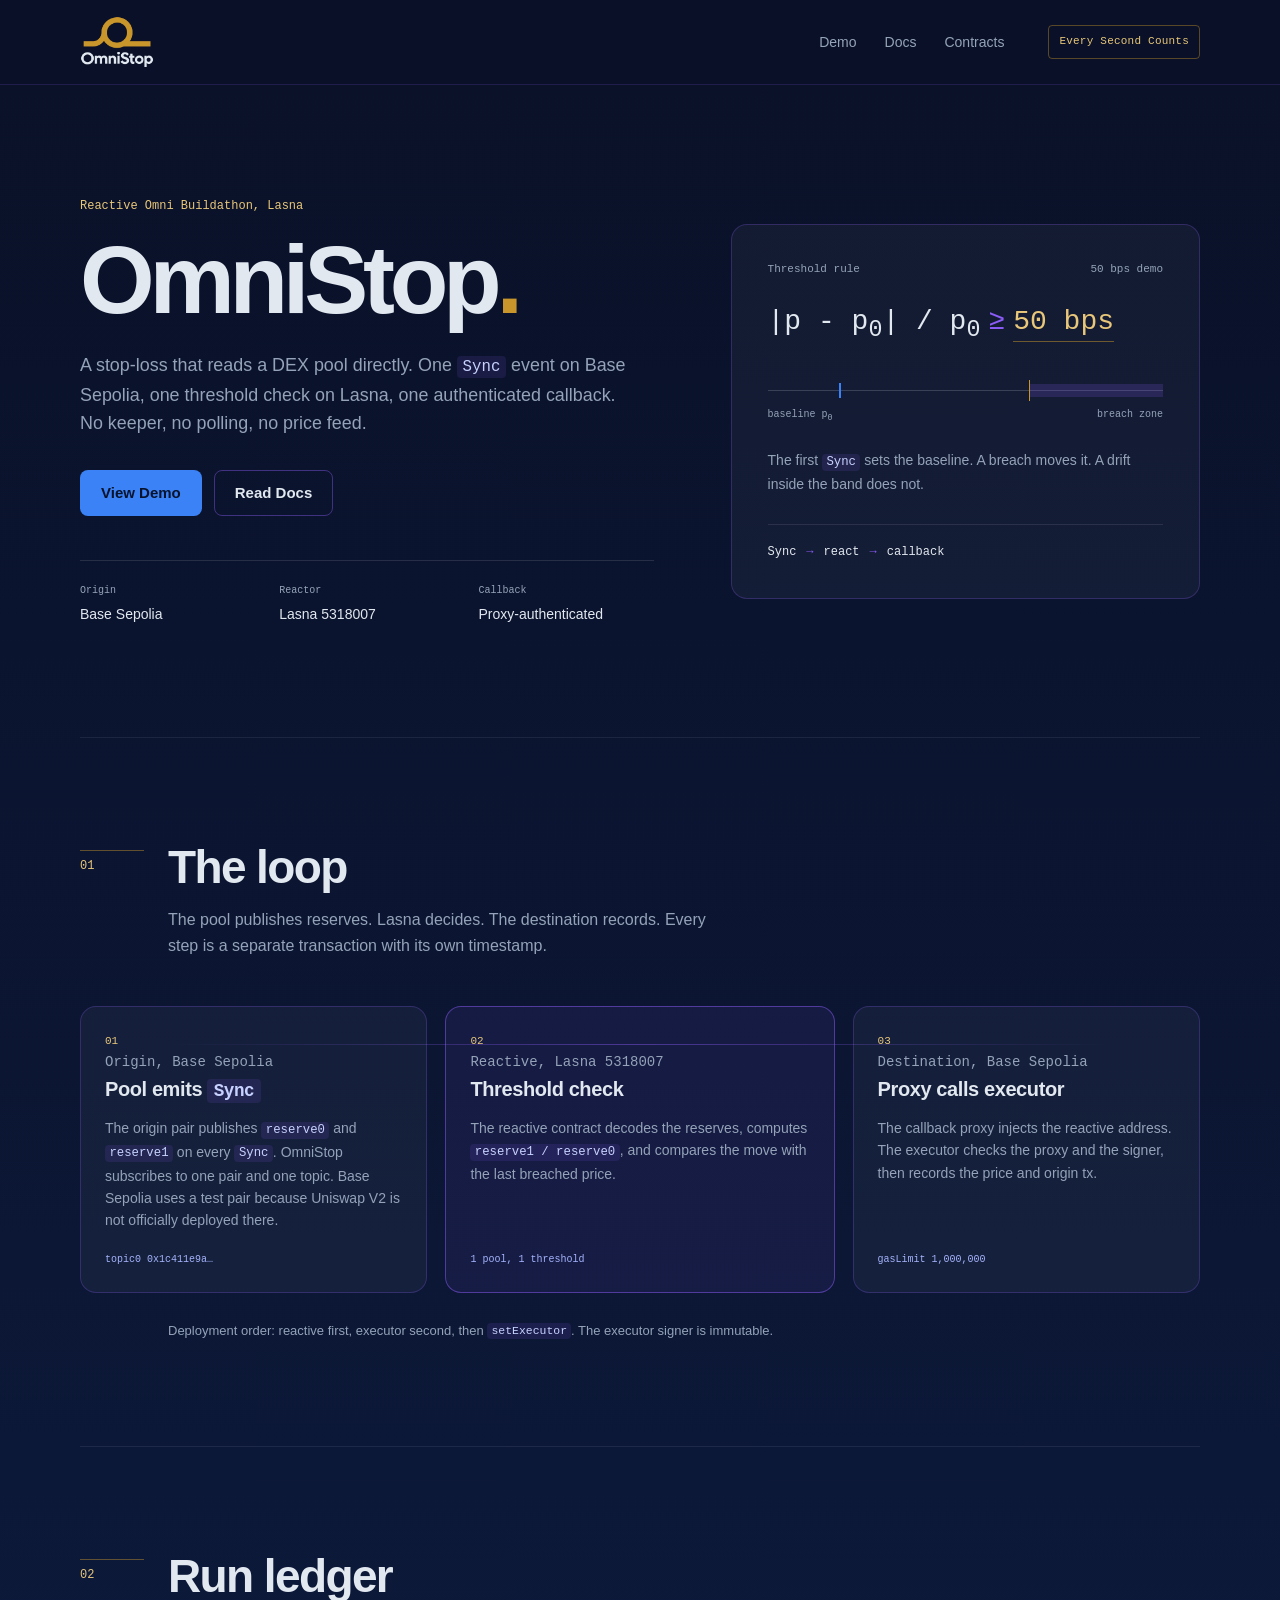
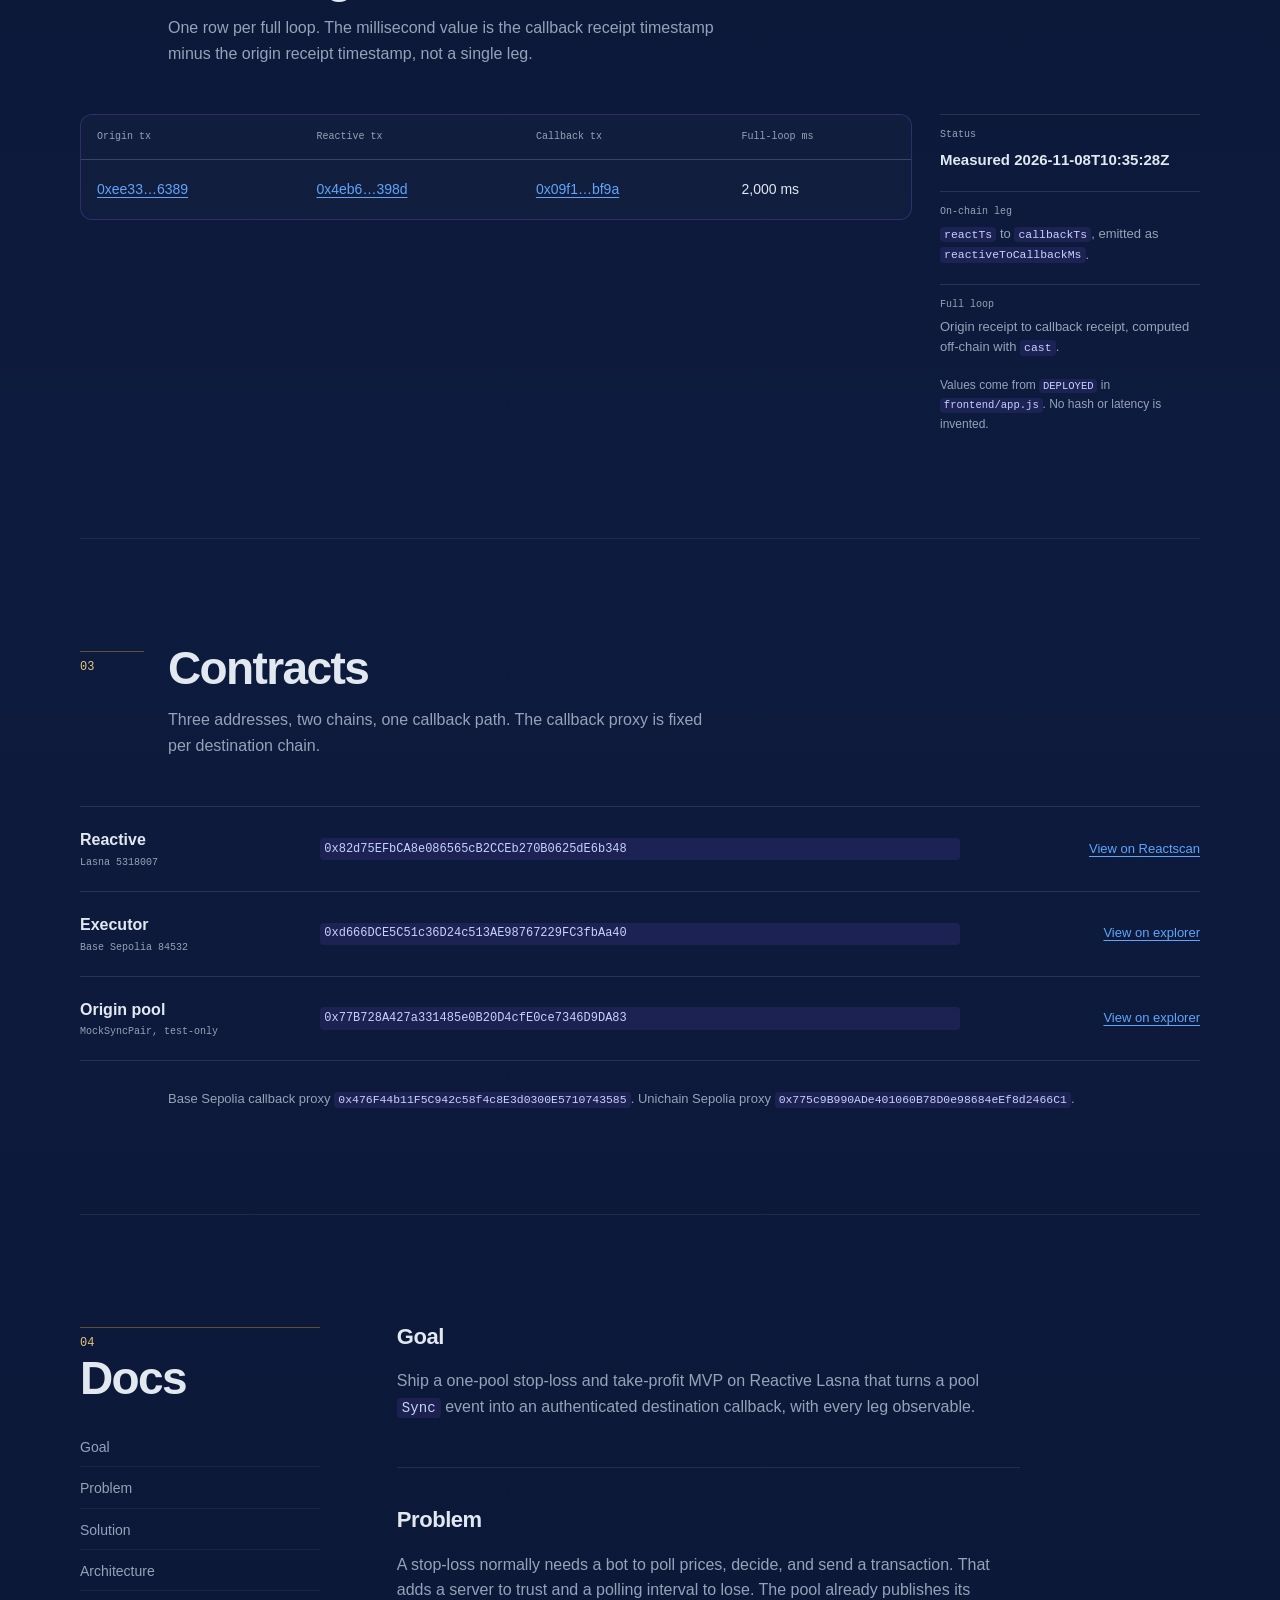
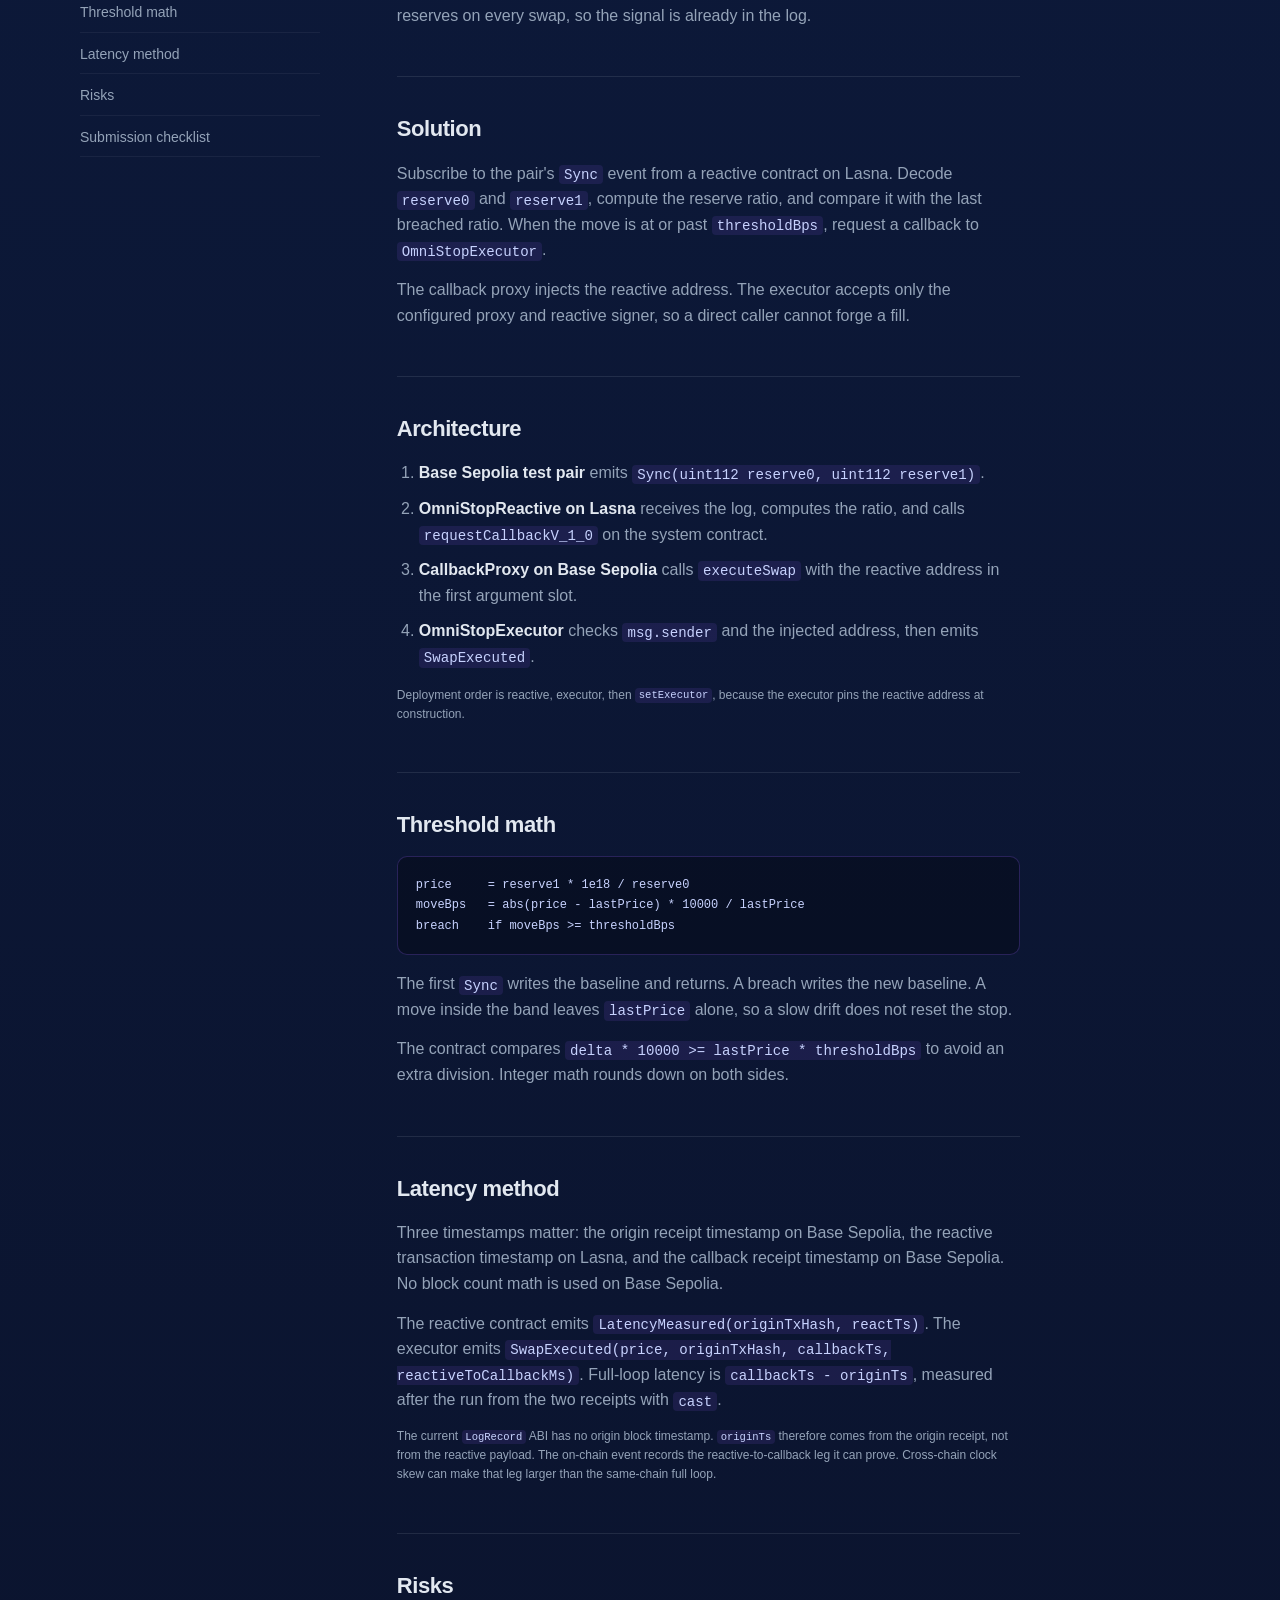
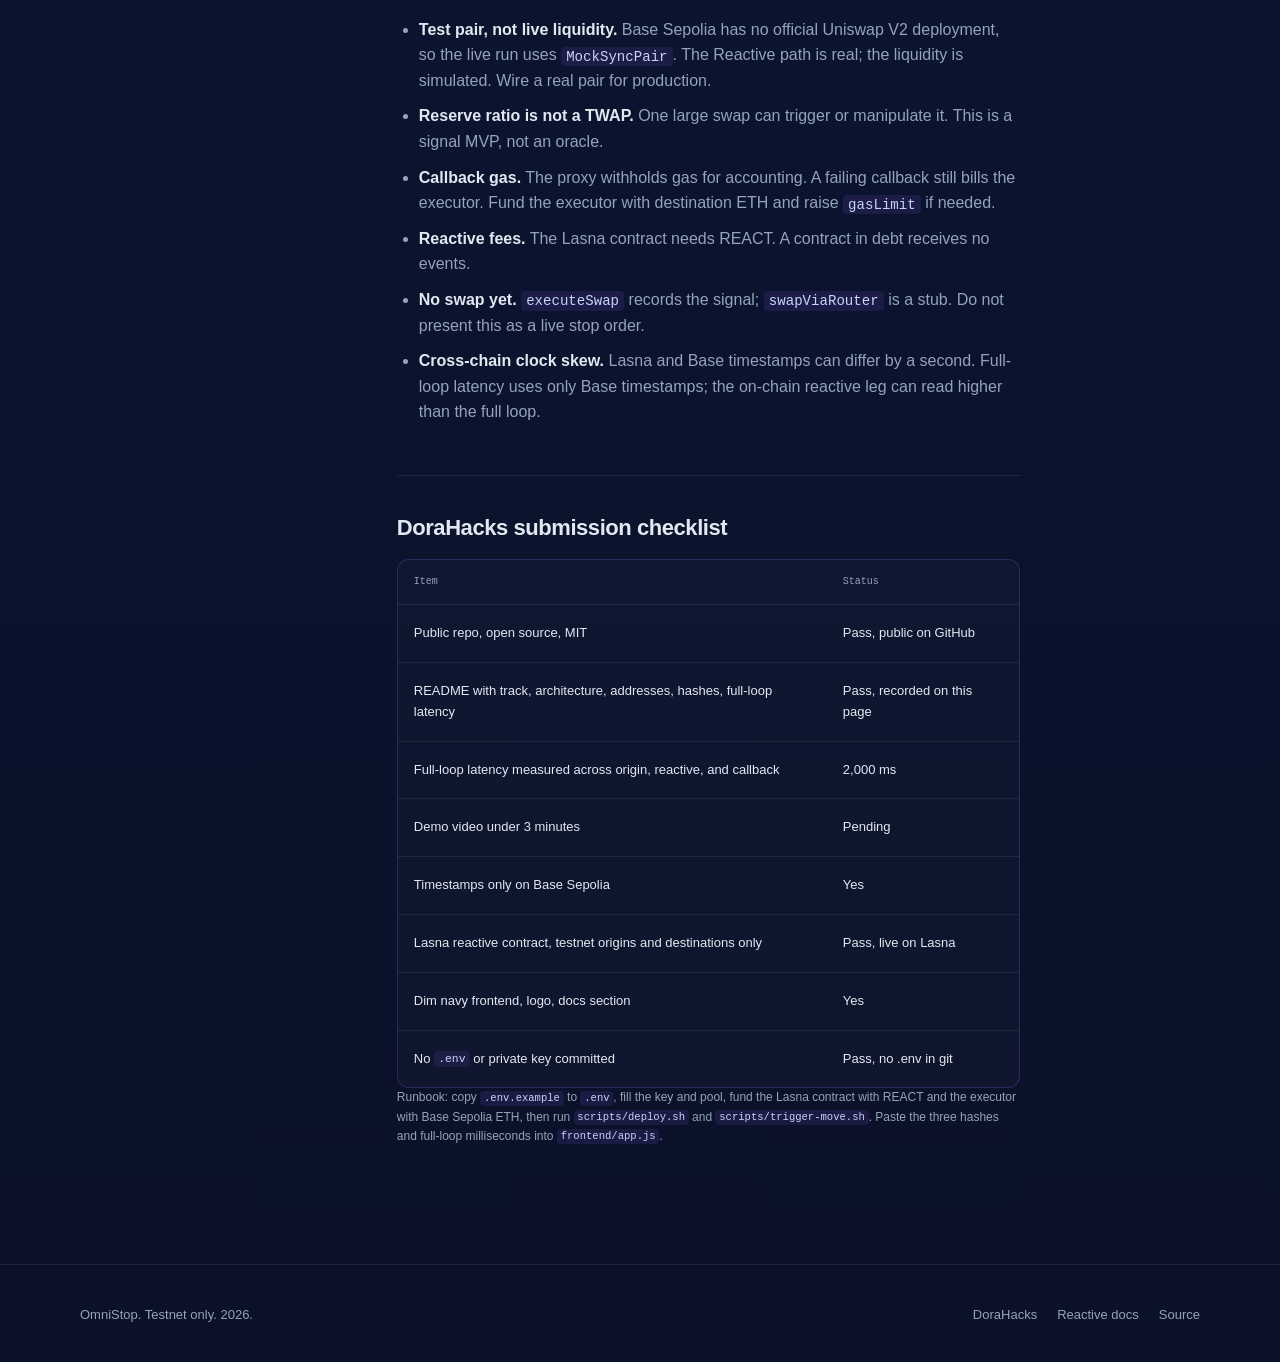
==== commit 71a58758: "Refresh static site with final frontend" ====
--- a/index.html
+++ b/index.html
@@ -257,7 +257,7 @@
 
           <article id="latency-method">
             <h3>Latency method</h3>
-            <p>Three timestamps matter: the origin receipt timestamp on Base Sepolia, the reactive transaction timestamp on Lasna, and the callback receipt timestamp on Base Sepolia. No block-number math is used on Base Sepolia.</p>
+            <p>Three timestamps matter: the origin receipt timestamp on Base Sepolia, the reactive transaction timestamp on Lasna, and the callback receipt timestamp on Base Sepolia. No block count math is used on Base Sepolia.</p>
             <p>The reactive contract emits <code>LatencyMeasured(originTxHash, reactTs)</code>. The executor emits <code>SwapExecuted(price, originTxHash, callbackTs, reactiveToCallbackMs)</code>. Full-loop latency is <code>callbackTs - originTs</code>, measured after the run from the two receipts with <code>cast</code>.</p>
             <p class="fine">The current <code>LogRecord</code> ABI has no origin block timestamp. <code>originTs</code> therefore comes from the origin receipt, not from the reactive payload. The on-chain event records the reactive-to-callback leg it can prove. Cross-chain clock skew can make that leg larger than the same-chain full loop.</p>
           </article>
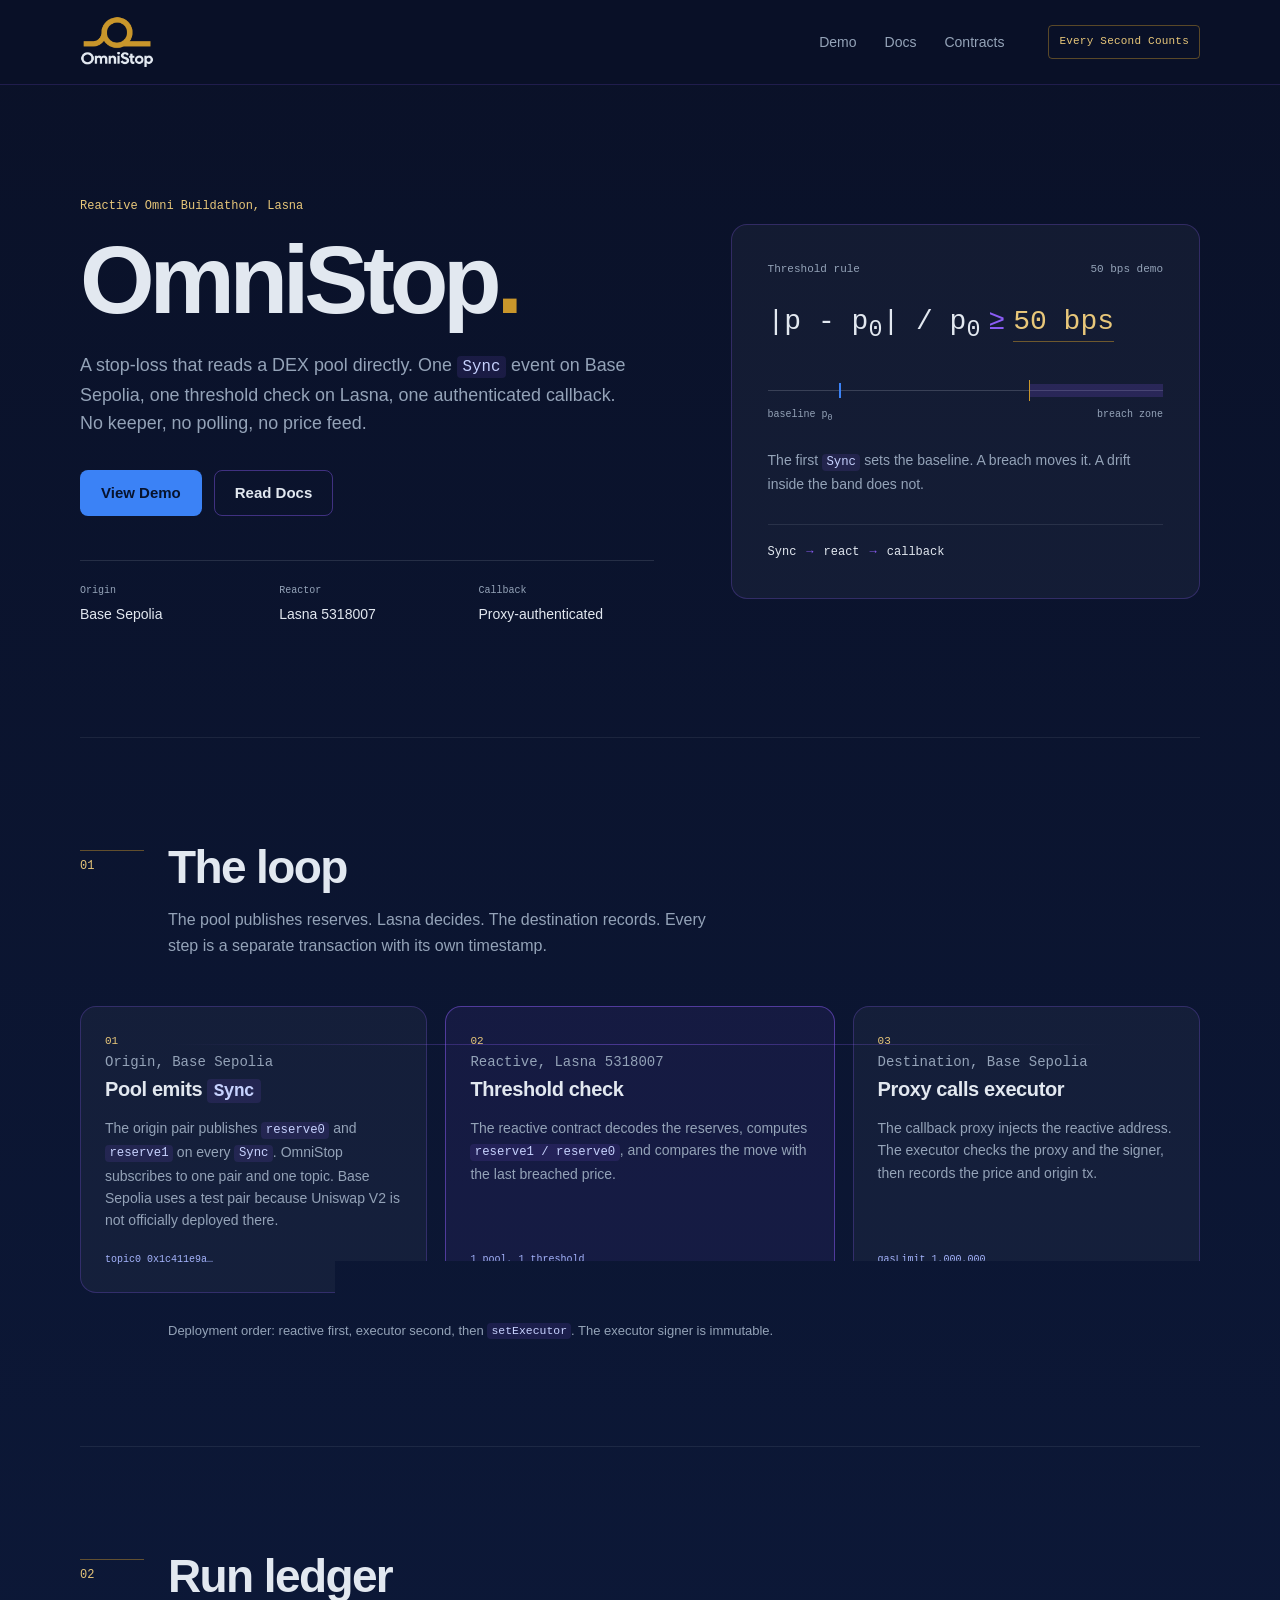
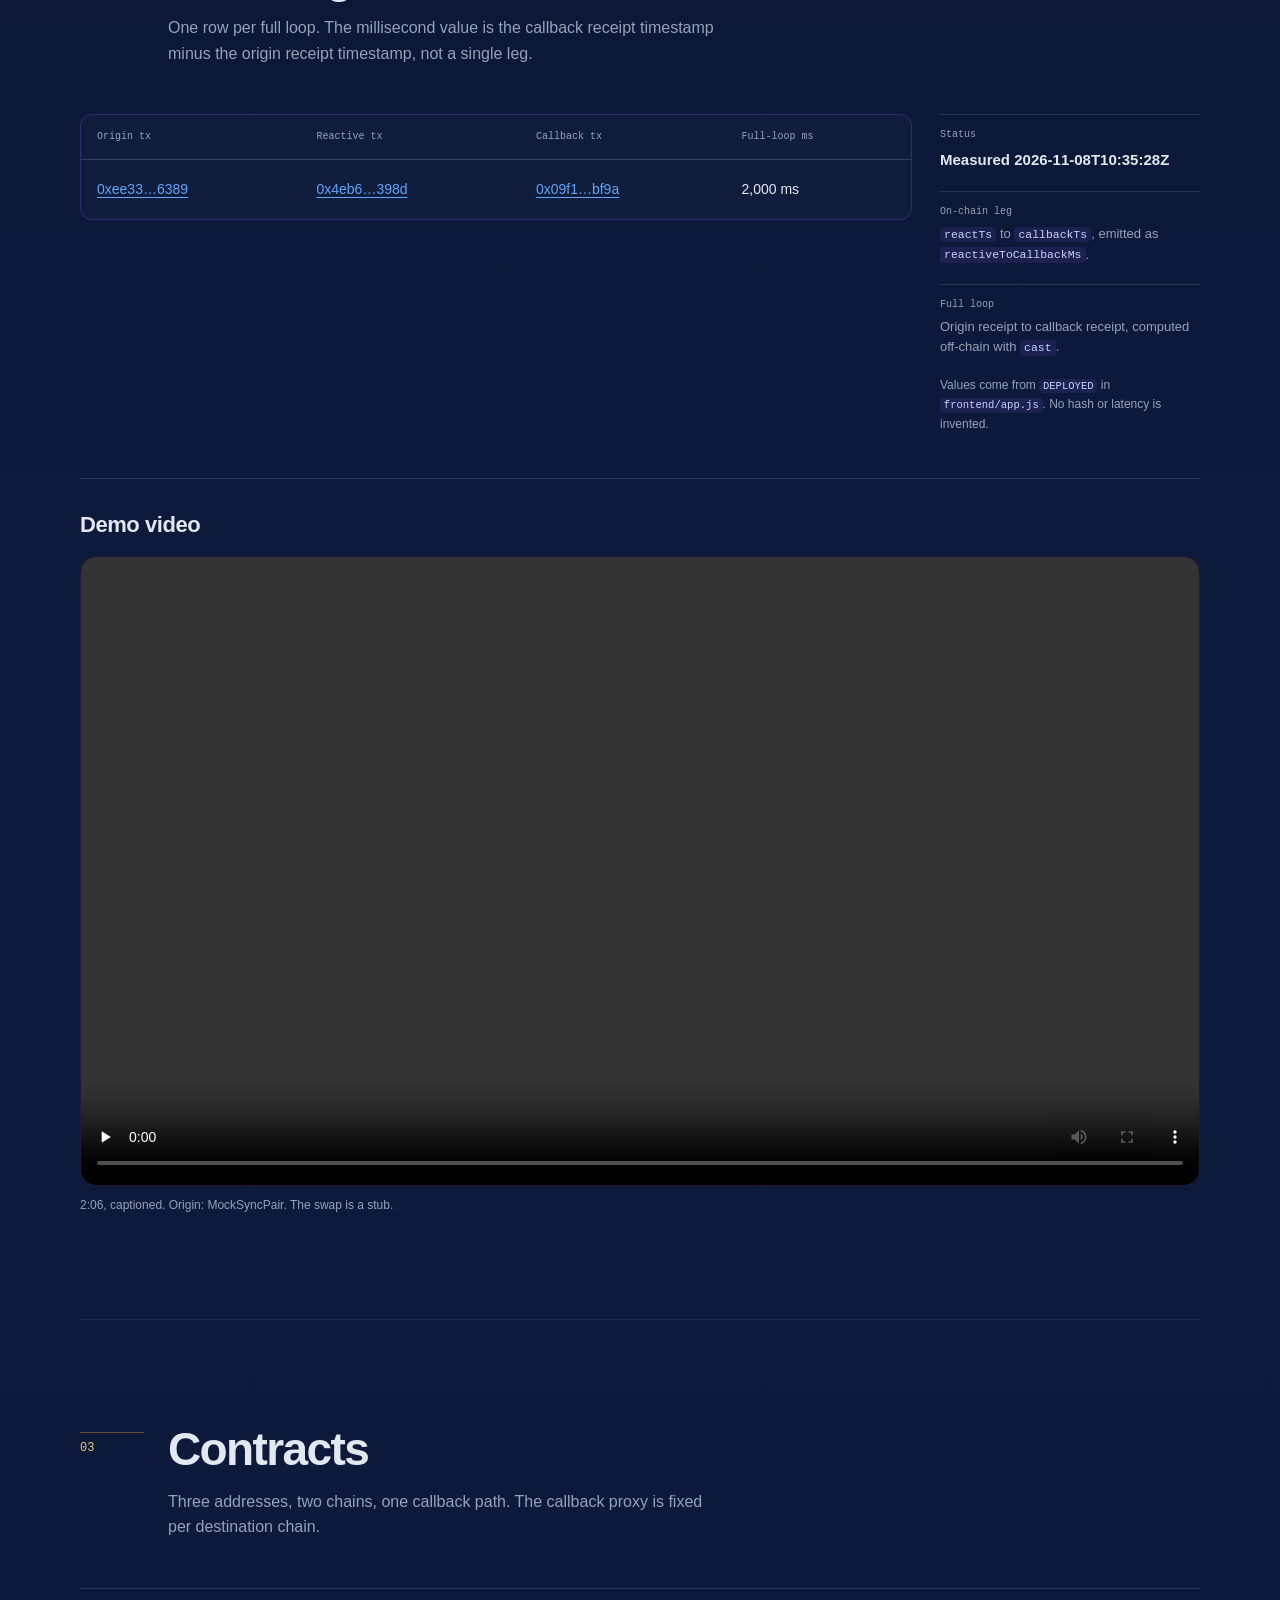
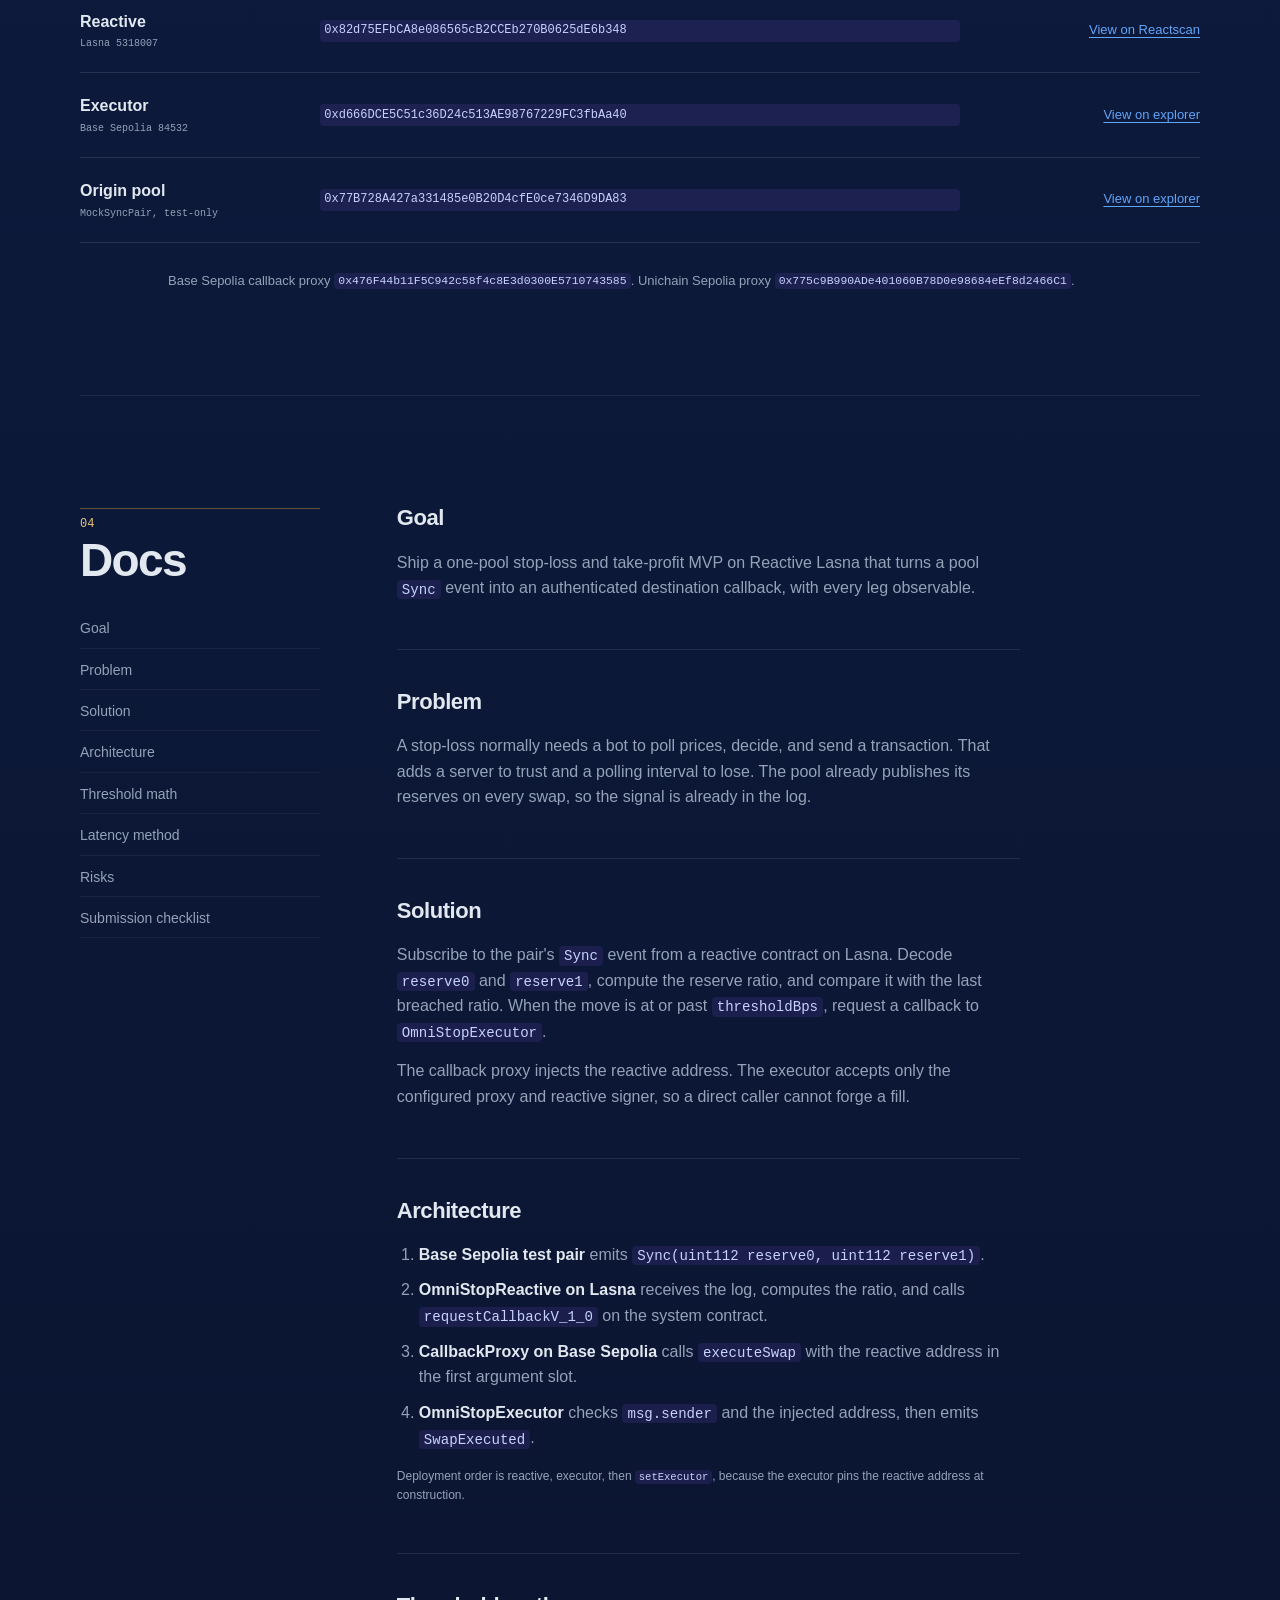
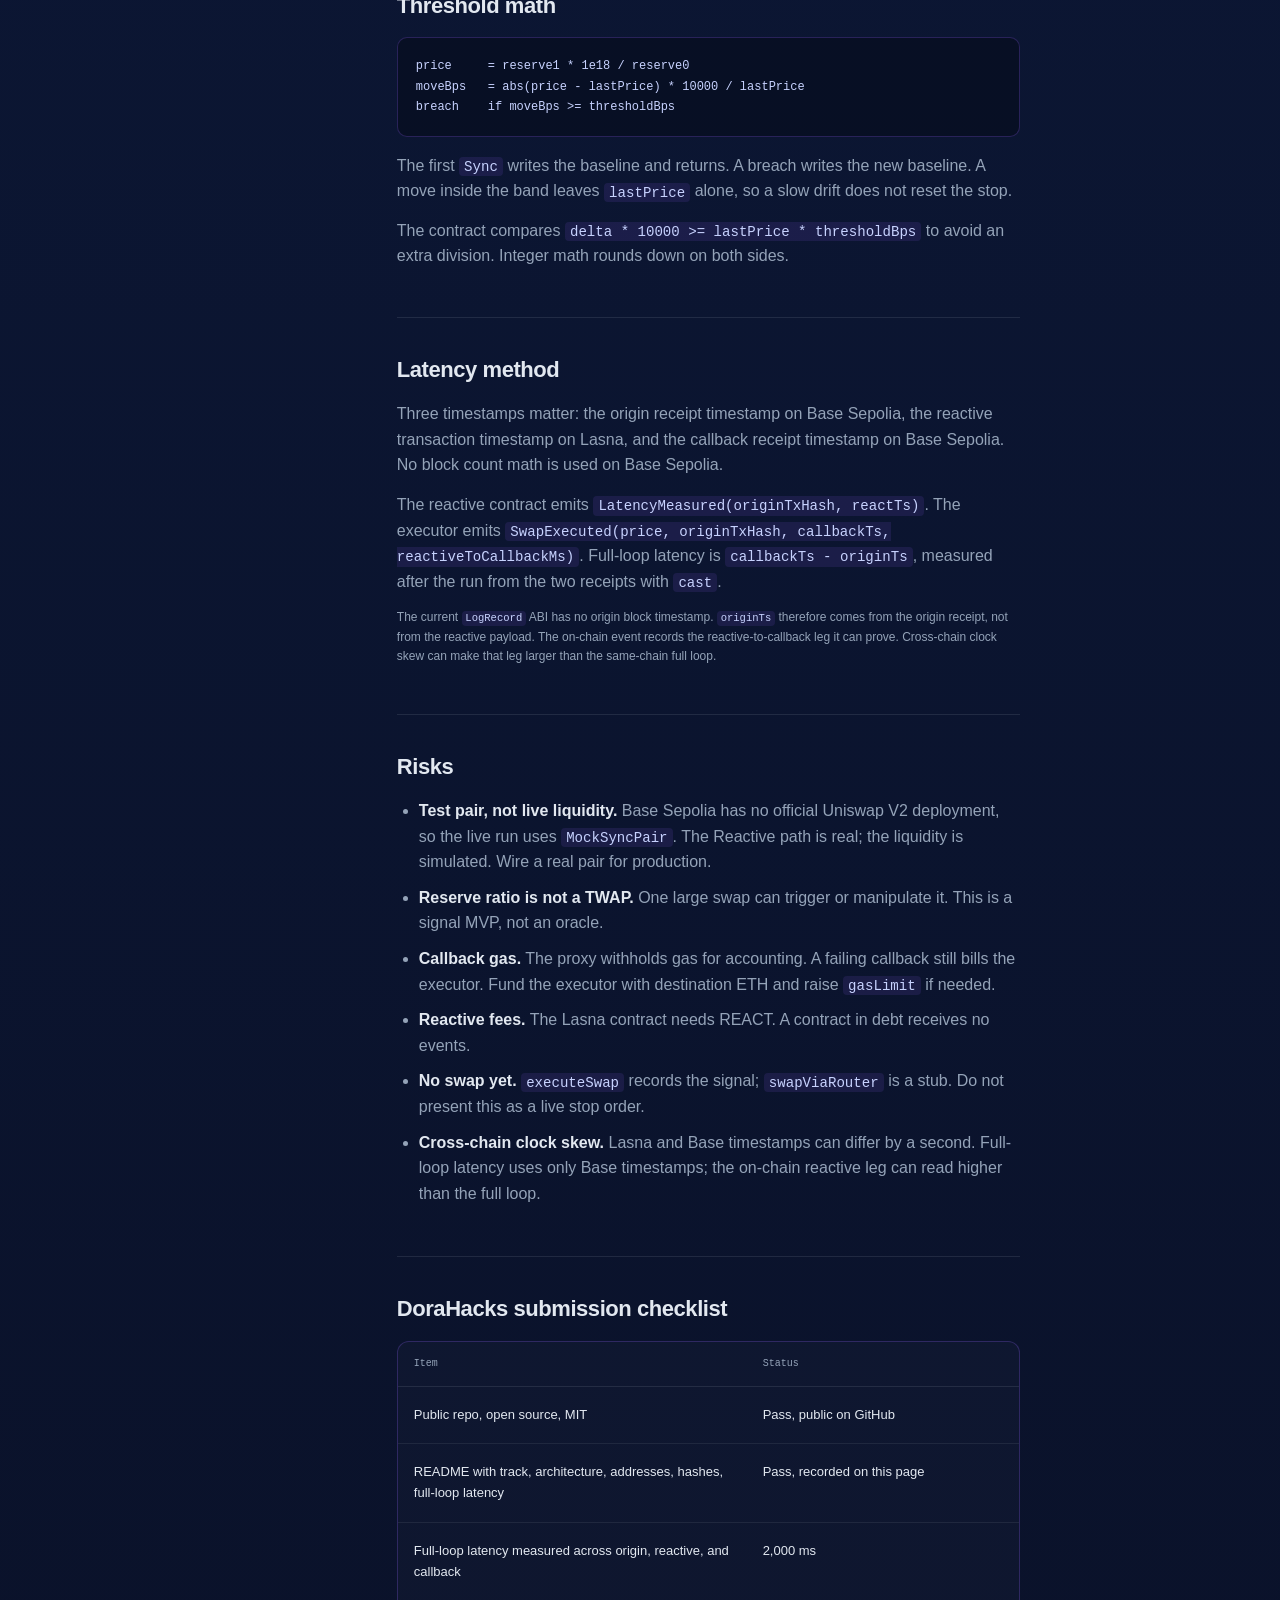
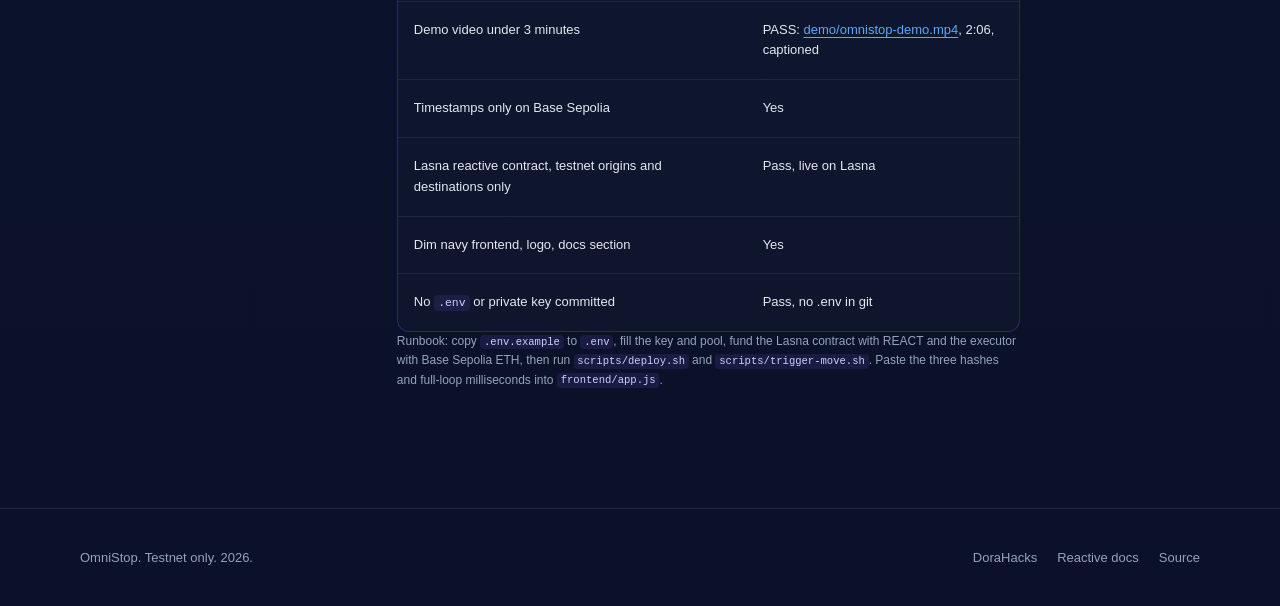
==== commit 8104e4cb: "Refresh dashboard with demo video and static result" ====
--- a/index.html
+++ b/index.html
@@ -145,7 +145,7 @@
             <tbody id="latency-body">
               <tr class="empty-row">
                 <td colspan="4">
-                  <strong>Loading recorded run.</strong>
+                  <strong>Recorded run loads from app.js.</strong>
                   <span>If this message stays, JavaScript is disabled. The same evidence is in <code>README.md</code>.</span>
                 </td>
               </tr>
@@ -158,6 +158,9 @@
             <span class="note-label">Status</span>
             <strong id="run-status">Loading recorded run</strong>
           </div>
+          <noscript>
+            <p class="fine">Recorded 2026-11-08T10:35:28Z: full loop 2,000 ms (origin receipt to callback receipt).</p>
+          </noscript>
           <div class="note">
             <span class="note-label">On-chain leg</span>
             <p><code>reactTs</code> to <code>callbackTs</code>, emitted as <code>reactiveToCallbackMs</code>.</p>
@@ -168,6 +171,15 @@
           </div>
           <p class="fine">Values come from <code>DEPLOYED</code> in <code>frontend/app.js</code>. No hash or latency is invented.</p>
         </aside>
+      </div>
+
+      <div class="demo-video">
+        <h3>Demo video</h3>
+        <video class="demo-video-player" controls preload="none" width="100%">
+          <source src="demo/omnistop-demo.mp4" type="video/mp4">
+          <p>Your browser cannot play the video. <a href="demo/omnistop-demo.mp4">Download the MP4</a>.</p>
+        </video>
+        <p class="fine">2:06, captioned. Origin: MockSyncPair. The swap is a stub.</p>
       </div>
     </section>
 
@@ -286,7 +298,7 @@
                   <tr><td>Public repo, open source, MIT</td><td>Pass, public on GitHub</td></tr>
                   <tr><td>README with track, architecture, addresses, hashes, full-loop latency</td><td>Pass, recorded on this page</td></tr>
                   <tr><td>Full-loop latency measured across origin, reactive, and callback</td><td>2,000 ms</td></tr>
-                  <tr><td>Demo video under 3 minutes</td><td>Pending</td></tr>
+                  <tr><td>Demo video under 3 minutes</td><td>PASS: <a href="demo/omnistop-demo.mp4">demo/omnistop-demo.mp4</a>, 2:06, captioned</td></tr>
                   <tr><td>Timestamps only on Base Sepolia</td><td>Yes</td></tr>
                   <tr><td>Lasna reactive contract, testnet origins and destinations only</td><td>Pass, live on Lasna</td></tr>
                   <tr><td>Dim navy frontend, logo, docs section</td><td>Yes</td></tr>
--- a/styles.css
+++ b/styles.css
@@ -626,6 +626,33 @@
   line-height: 1.6;
 }
 
+/* Demo video */
+.demo-video {
+  margin-top: 44px;
+  padding-top: 28px;
+  border-top: 1px solid rgba(226, 232, 240, 0.12);
+}
+
+.demo-video h3 {
+  margin: 0 0 14px;
+  font-size: 22px;
+  letter-spacing: -0.02em;
+}
+
+.demo-video .fine {
+  margin: 10px 0 0;
+}
+
+.demo-video-player {
+  display: block;
+  width: 100%;
+  height: auto;
+  aspect-ratio: 16 / 9;
+  background: #000;
+  border: 1px solid var(--border);
+  border-radius: var(--radius);
+}
+
 /* Contracts */
 .contract-list {
   margin: 0;
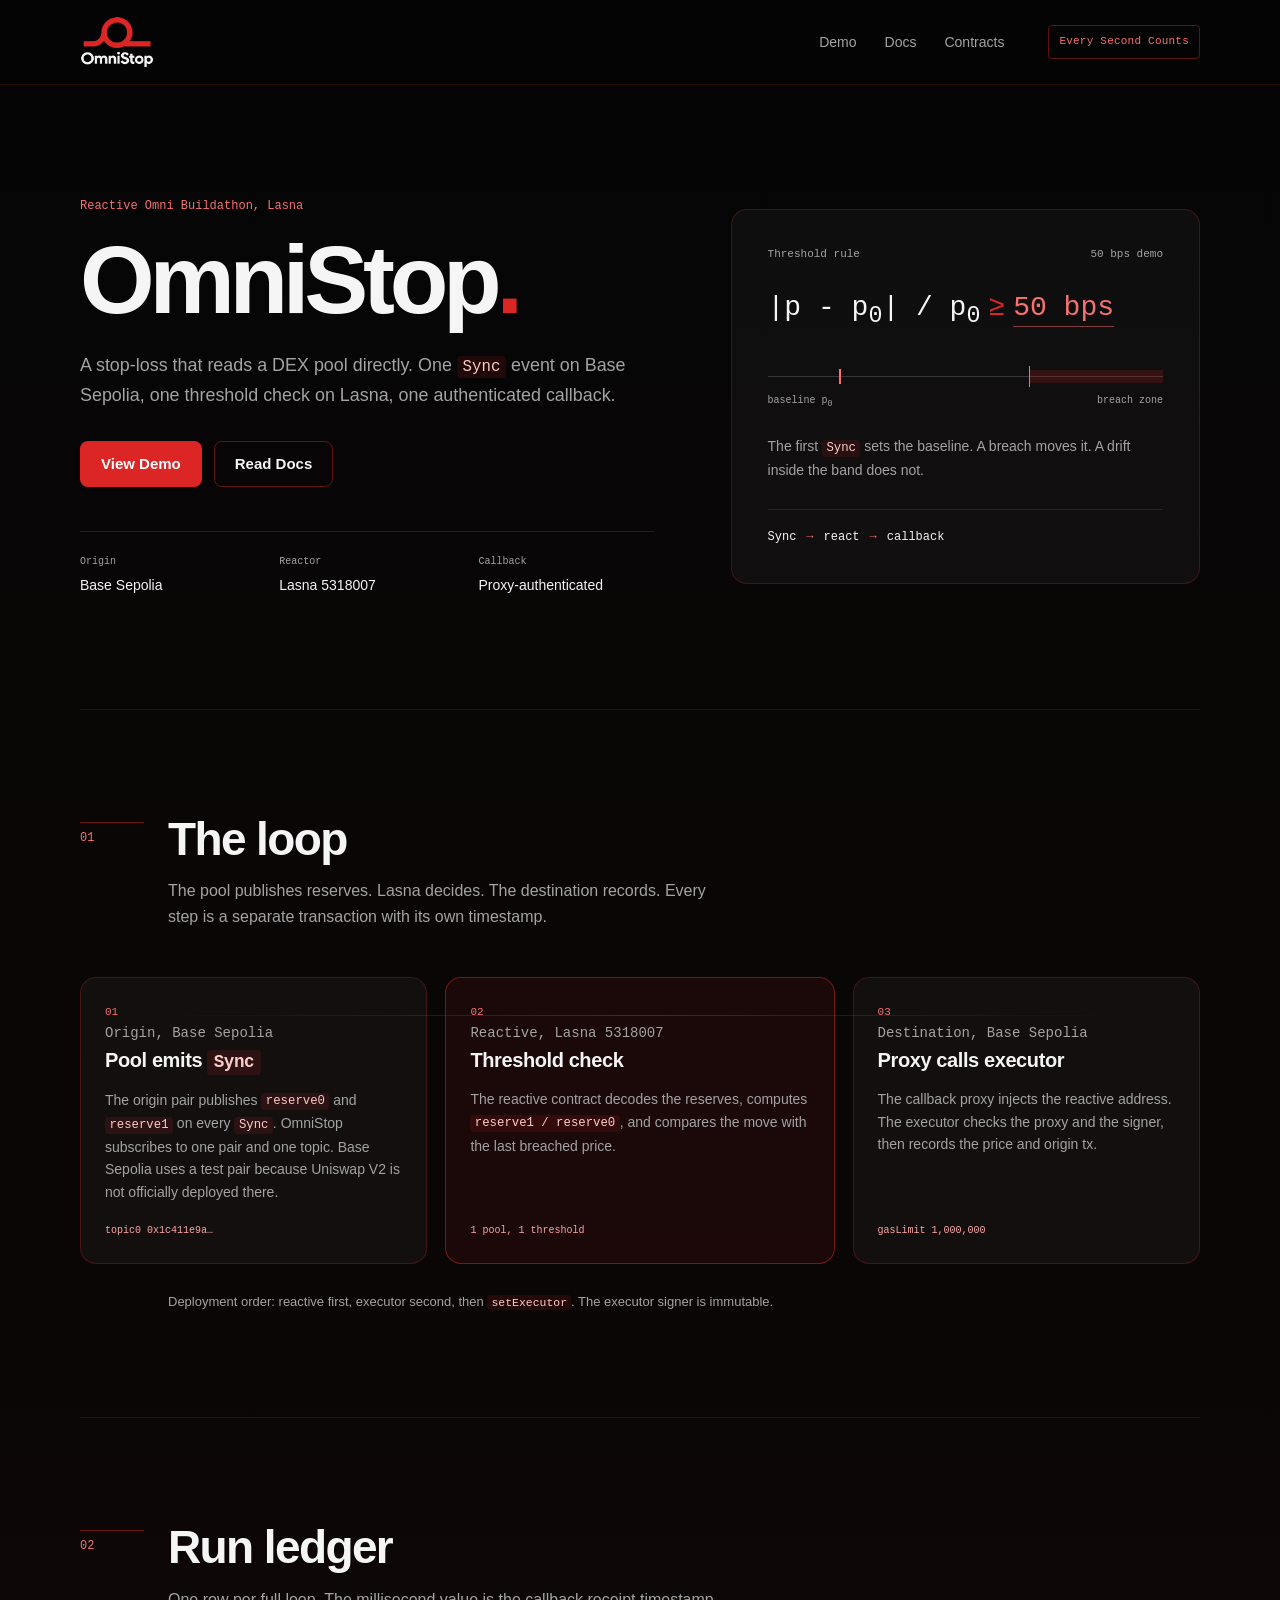
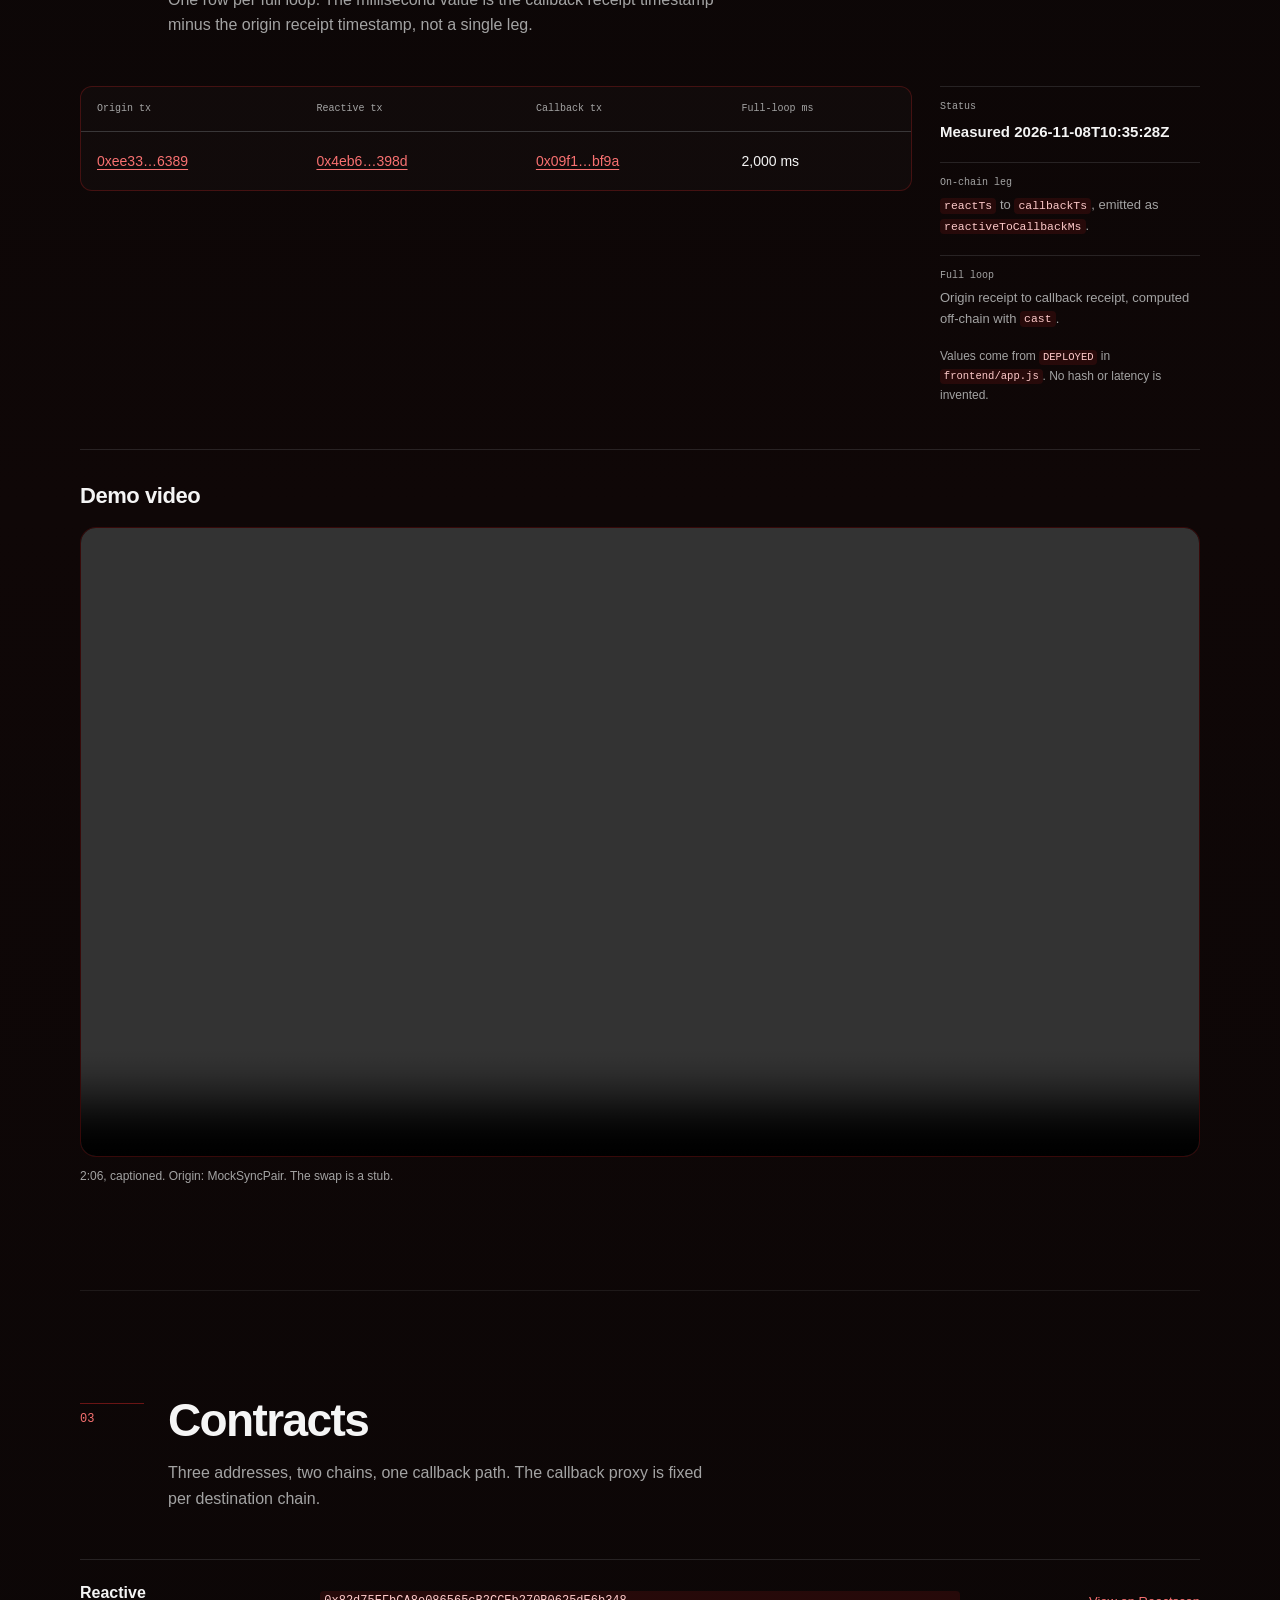
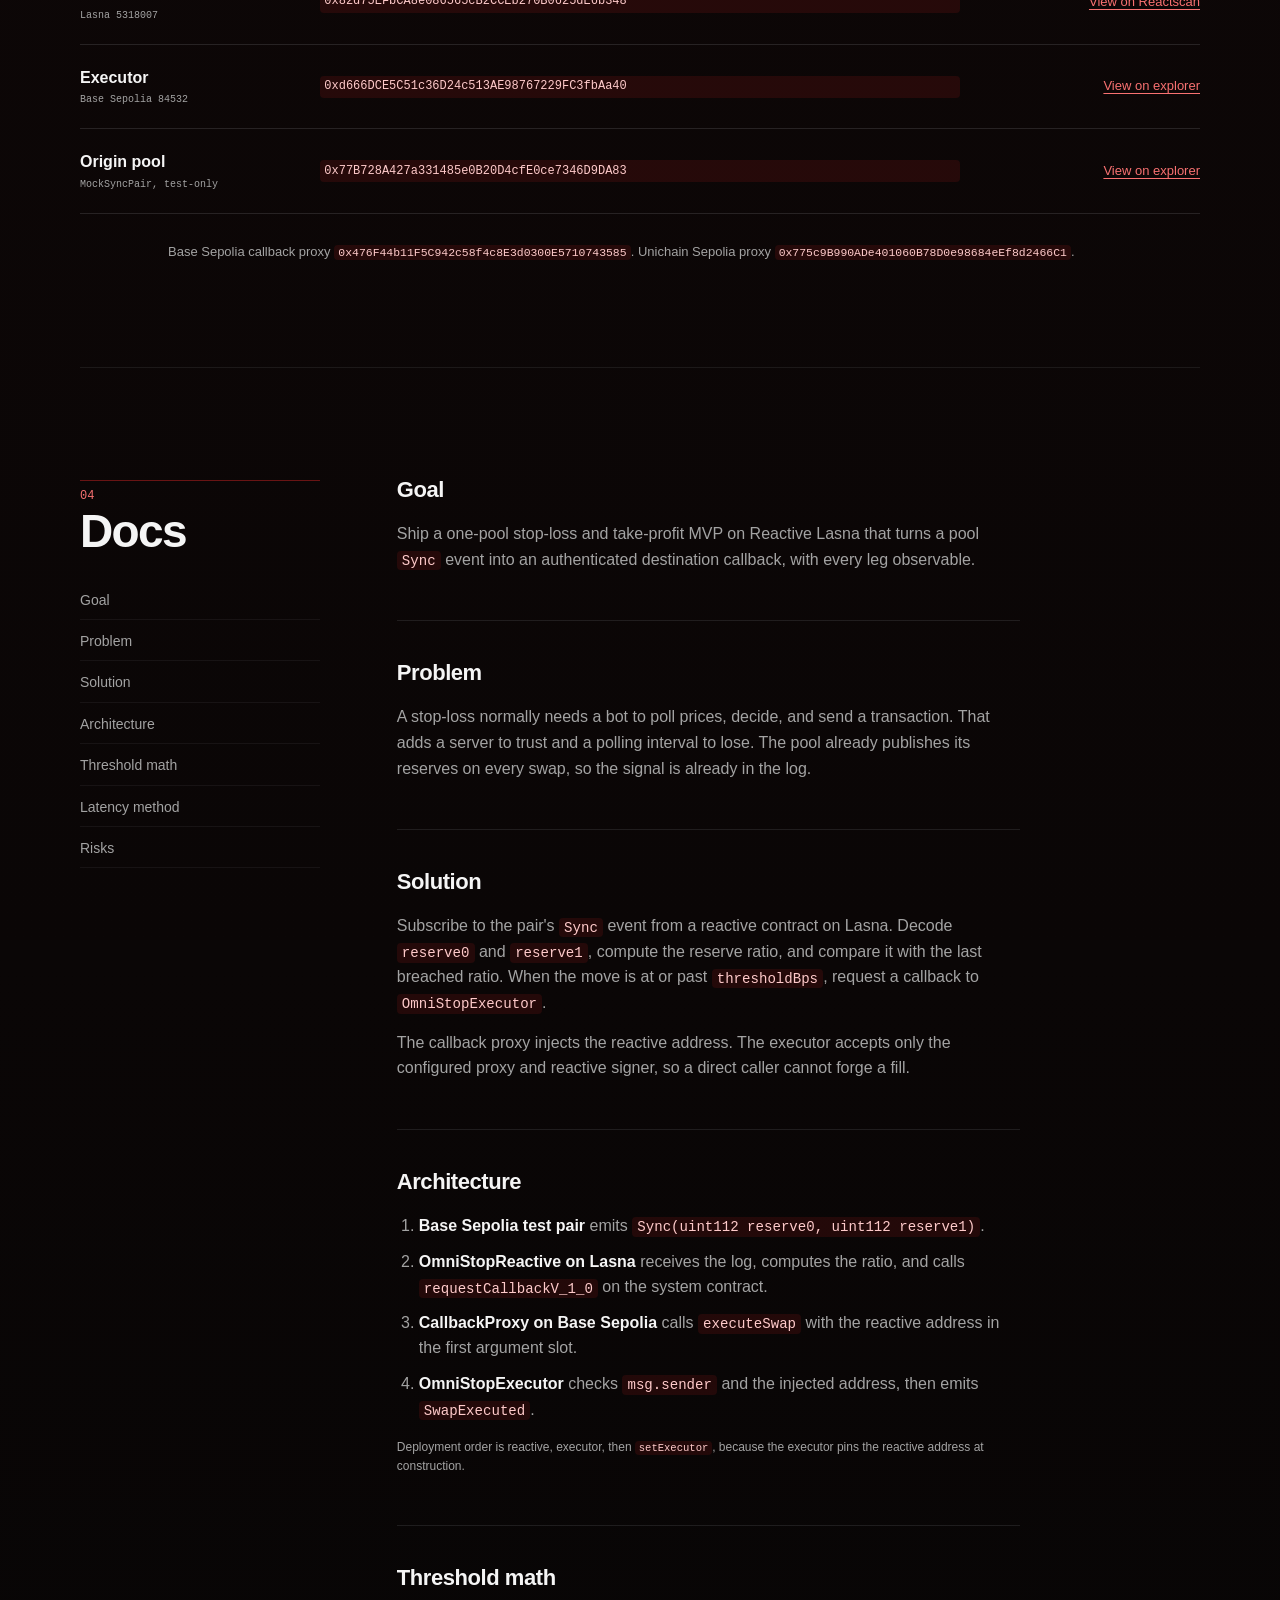
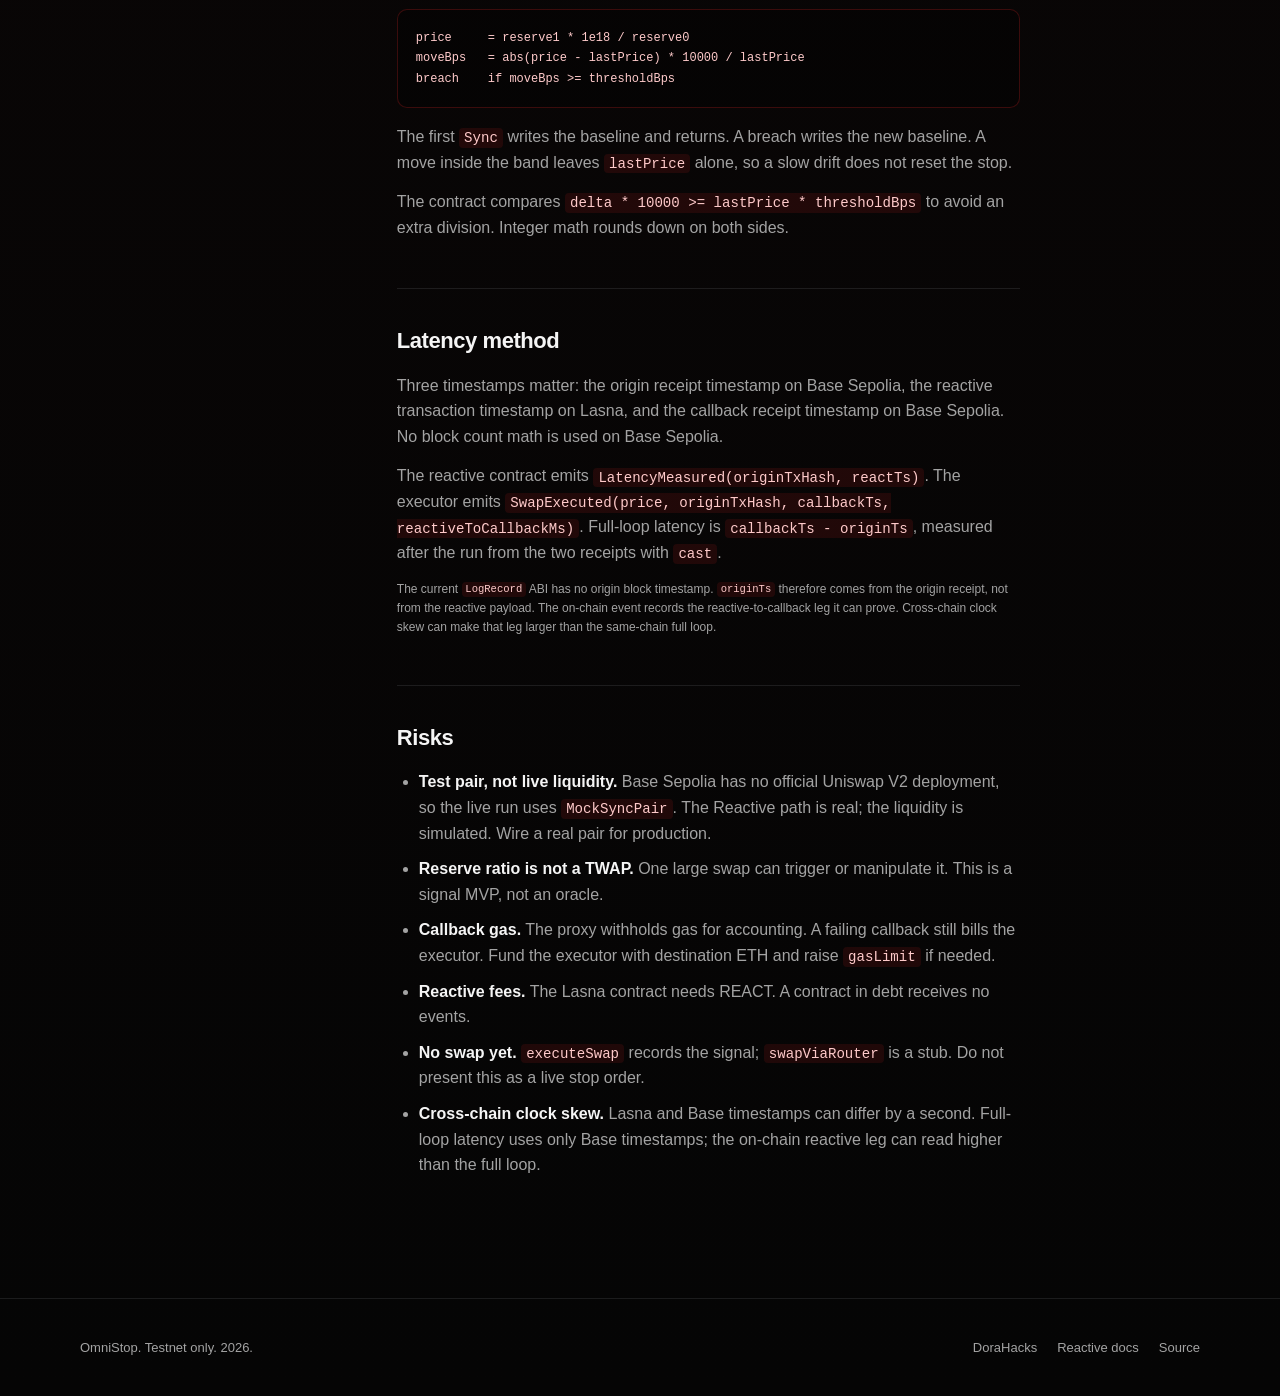
==== commit 02b55d75: "Refresh black-red dashboard with video" ====
--- a/index.html
+++ b/index.html
@@ -4,7 +4,7 @@
   <meta charset="utf-8">
   <meta name="viewport" content="width=device-width, initial-scale=1">
   <meta name="color-scheme" content="dark">
-  <meta name="theme-color" content="#0a1128">
+  <meta name="theme-color" content="#050505">
   <meta name="description" content="OmniStop turns a Uniswap V2 Sync event into an authenticated Reactive callback on Base Sepolia and Lasna.">
   <title>OmniStop | Reactive stop-loss, measured</title>
   <link rel="icon" type="image/png" href="assets/logo.png">
@@ -34,7 +34,7 @@
       <div class="hero-copy">
         <p class="kicker">Reactive Omni Buildathon, Lasna</p>
         <h1>OmniStop<span class="brand-dot" aria-hidden="true">.</span></h1>
-        <p class="lede">A stop-loss that reads a DEX pool directly. One <code>Sync</code> event on Base Sepolia, one threshold check on Lasna, one authenticated callback. No keeper, no polling, no price feed.</p>
+        <p class="lede">A stop-loss that reads a DEX pool directly. One <code>Sync</code> event on Base Sepolia, one threshold check on Lasna, one authenticated callback.</p>
         <div class="hero-actions">
           <a class="btn btn-primary" href="#latency">View Demo</a>
           <a class="btn btn-ghost" href="#docs">Read Docs</a>
@@ -226,7 +226,6 @@
             <a href="#threshold-math">Threshold math</a>
             <a href="#latency-method">Latency method</a>
             <a href="#risks">Risks</a>
-            <a href="#checklist">Submission checklist</a>
           </nav>
         </aside>
 
@@ -284,29 +283,6 @@
               <li><strong>No swap yet.</strong> <code>executeSwap</code> records the signal; <code>swapViaRouter</code> is a stub. Do not present this as a live stop order.</li>
               <li><strong>Cross-chain clock skew.</strong> Lasna and Base timestamps can differ by a second. Full-loop latency uses only Base timestamps; the on-chain reactive leg can read higher than the full loop.</li>
             </ul>
-          </article>
-
-          <article id="checklist">
-            <h3>DoraHacks submission checklist</h3>
-            <div class="table-wrap checklist-wrap">
-              <table>
-                <caption class="sr-only">DoraHacks submission checklist status</caption>
-                <thead>
-                  <tr><th scope="col">Item</th><th scope="col">Status</th></tr>
-                </thead>
-                <tbody>
-                  <tr><td>Public repo, open source, MIT</td><td>Pass, public on GitHub</td></tr>
-                  <tr><td>README with track, architecture, addresses, hashes, full-loop latency</td><td>Pass, recorded on this page</td></tr>
-                  <tr><td>Full-loop latency measured across origin, reactive, and callback</td><td>2,000 ms</td></tr>
-                  <tr><td>Demo video under 3 minutes</td><td>PASS: <a href="demo/omnistop-demo.mp4">demo/omnistop-demo.mp4</a>, 2:06, captioned</td></tr>
-                  <tr><td>Timestamps only on Base Sepolia</td><td>Yes</td></tr>
-                  <tr><td>Lasna reactive contract, testnet origins and destinations only</td><td>Pass, live on Lasna</td></tr>
-                  <tr><td>Dim navy frontend, logo, docs section</td><td>Yes</td></tr>
-                  <tr><td>No <code>.env</code> or private key committed</td><td>Pass, no .env in git</td></tr>
-                </tbody>
-              </table>
-            </div>
-            <p class="fine">Runbook: copy <code>.env.example</code> to <code>.env</code>, fill the key and pool, fund the Lasna contract with REACT and the executor with Base Sepolia ETH, then run <code>scripts/deploy.sh</code> and <code>scripts/trigger-move.sh</code>. Paste the three hashes and full-loop milliseconds into <code>frontend/app.js</code>.</p>
           </article>
         </div>
       </div>
--- a/styles.css
+++ b/styles.css
@@ -1,20 +1,17 @@
-/* Palette: navy field and blue actions come from the brief. Purple marks the Reactive layer.
-   Gold is taken from the supplied mark and is reserved for the breach marker and focus. */
+/* Palette: black field and red actions. Red marks the threshold, focus, and state accents. */
 /* Mono is limited to chain data and timings so columns align; body copy uses a neutral sans. */
 :root {
-  --bg: #0a1128;
-  --bg-2: #0d1b3e;
+  --bg: #050505;
+  --bg-2: #0f0707;
   --surface: rgba(255, 255, 255, 0.04);
-  --surface-strong: rgba(139, 92, 246, 0.08);
-  --border: rgba(139, 92, 246, 0.25);
-  --border-strong: rgba(139, 92, 246, 0.5);
-  --text: #e2e8f0;
-  --muted: #94a3b8;
-  --blue: #3b82f6;
-  --blue-bright: #60a5fa;
-  --purple: #8b5cf6;
-  --gold: #c9962b;
-  --gold-light: #e8c77a;
+  --surface-strong: rgba(220, 38, 38, 0.08);
+  --border: rgba(220, 38, 38, 0.25);
+  --border-strong: rgba(220, 38, 38, 0.5);
+  --text: #f5f5f5;
+  --muted: #a3a3a3;
+  --red: #dc2626;
+  --red-bright: #f87171;
+  --red-deep: #991b1b;
   --radius: 16px;
   --mono: "SFMono-Regular", "Cascadia Mono", "Roboto Mono", Menlo, Consolas, monospace;
   --sans: "Avenir Next", "Segoe UI", "Helvetica Neue", Arial, sans-serif;
@@ -48,7 +45,7 @@
 }
 
 a {
-  color: var(--blue-bright);
+  color: var(--red-bright);
   text-decoration-thickness: 1px;
   text-underline-offset: 3px;
 }
@@ -69,20 +66,20 @@
 code {
   font-family: var(--mono);
   font-size: 0.88em;
-  color: #c7d2fe;
-  background: rgba(139, 92, 246, 0.12);
+  color: #fecaca;
+  background: rgba(220, 38, 38, 0.12);
   padding: 0.12em 0.36em;
   border-radius: 4px;
   overflow-wrap: anywhere;
 }
 
 ::selection {
-  background: var(--purple);
+  background: var(--red);
   color: #fff;
 }
 
 :focus-visible {
-  outline: 2px solid var(--gold-light);
+  outline: 2px solid var(--red-bright);
   outline-offset: 3px;
   border-radius: 4px;
 }
@@ -90,8 +87,8 @@
 .noscript-note {
   margin: 0;
   padding: 12px 16px;
-  border-bottom: 1px solid rgba(139, 92, 246, 0.25);
-  background: rgba(139, 92, 246, 0.1);
+  border-bottom: 1px solid rgba(220, 38, 38, 0.25);
+  background: rgba(220, 38, 38, 0.1);
   color: var(--text);
   font-size: 14px;
   text-align: center;
@@ -115,8 +112,8 @@
   top: -100px;
   left: 16px;
   z-index: 100;
-  background: var(--gold-light);
-  color: #07132d;
+  background: var(--red-bright);
+  color: #050505;
   padding: 12px 16px;
   border-radius: 6px;
   font-weight: 600;
@@ -125,7 +122,7 @@
 
 .skip-link:focus {
   top: 12px;
-  color: #07132d;
+  color: #050505;
 }
 
 .wrap {
@@ -138,8 +135,8 @@
   position: sticky;
   top: 0;
   z-index: 20;
-  background: rgba(10, 17, 40, 0.97);
-  border-bottom: 1px solid rgba(139, 92, 246, 0.18);
+  background: rgba(5, 5, 5, 0.97);
+  border-bottom: 1px solid rgba(220, 38, 38, 0.18);
 }
 
 .header-inner {
@@ -180,15 +177,15 @@
 
 .site-nav a:hover {
   color: var(--text);
-  background: rgba(59, 130, 246, 0.12);
+  background: rgba(220, 38, 38, 0.12);
 }
 
 .track-badge {
   flex: 0 0 auto;
   padding: 7px 10px;
-  border: 1px solid rgba(201, 150, 43, 0.42);
+  border: 1px solid rgba(220, 38, 38, 0.42);
   border-radius: 4px;
-  color: var(--gold-light);
+  color: var(--red-bright);
   font-family: var(--mono);
   font-size: 11px;
   letter-spacing: 0.02em;
@@ -206,7 +203,7 @@
 
 .kicker {
   margin: 0 0 18px;
-  color: var(--gold-light);
+  color: var(--red-bright);
   font-family: var(--mono);
   font-size: 12px;
 }
@@ -220,7 +217,7 @@
 }
 
 .brand-dot {
-  color: var(--gold);
+  color: var(--red);
 }
 
 .lede {
@@ -254,28 +251,28 @@
 }
 
 .btn-primary {
-  background: var(--blue);
-  color: #07132d;
+  background: var(--red);
+  color: #fff;
 }
 
 .btn-primary:hover {
-  background: var(--blue-bright);
-  color: #07132d;
+  background: var(--red-deep);
+  color: #fff;
 }
 
 .btn-primary:active {
-  background: #2563eb;
+  background: #7f1d1d;
   color: #fff;
 }
 
 .btn-ghost {
-  border-color: rgba(139, 92, 246, 0.42);
+  border-color: rgba(220, 38, 38, 0.42);
   color: var(--text);
 }
 
 .btn-ghost:hover {
-  border-color: var(--purple);
-  background: rgba(139, 92, 246, 0.1);
+  border-color: var(--red);
+  background: rgba(220, 38, 38, 0.1);
   color: var(--text);
 }
 
@@ -333,12 +330,12 @@
 }
 
 .formula-op {
-  color: var(--purple);
+  color: var(--red);
 }
 
 .formula-threshold {
-  color: var(--gold-light);
-  border-bottom: 1px solid rgba(201, 150, 43, 0.5);
+  color: var(--red-bright);
+  border-bottom: 1px solid rgba(248, 113, 113, 0.5);
 }
 
 .rail {
@@ -362,8 +359,8 @@
   right: 0;
   width: 34%;
   height: 13px;
-  background: rgba(139, 92, 246, 0.18);
-  border-left: 1px solid var(--purple);
+  background: rgba(220, 38, 38, 0.18);
+  border-left: 1px solid var(--red);
 }
 
 .rail-base {
@@ -372,7 +369,7 @@
   left: 18%;
   width: 2px;
   height: 15px;
-  background: var(--blue);
+  background: var(--red-bright);
 }
 
 .rail-tick {
@@ -381,7 +378,7 @@
   left: 66%;
   width: 1px;
   height: 21px;
-  background: var(--gold);
+  background: var(--red-bright);
 }
 
 .rail-labels {
@@ -412,7 +409,7 @@
 }
 
 .mini-arrow {
-  color: var(--purple);
+  color: var(--red-bright);
 }
 
 /* Sections */
@@ -432,8 +429,8 @@
 .section-index {
   margin: 8px 0 0;
   padding-top: 6px;
-  border-top: 1px solid rgba(201, 150, 43, 0.45);
-  color: var(--gold-light);
+  border-top: 1px solid rgba(220, 38, 38, 0.45);
+  color: var(--red-bright);
   font-family: var(--mono);
   font-size: 12px;
 }
@@ -478,7 +475,7 @@
   right: 8%;
   left: 8%;
   height: 1px;
-  background: linear-gradient(90deg, transparent, rgba(139, 92, 246, 0.45), transparent);
+  background: linear-gradient(90deg, transparent, rgba(220, 38, 38, 0.45), transparent);
 }
 
 .stage {
@@ -499,7 +496,7 @@
 }
 
 .stage-index {
-  color: var(--gold-light);
+  color: var(--red-bright);
   font-family: var(--mono);
   font-size: 11px;
 }
@@ -526,7 +523,7 @@
 .stage-meta {
   margin-top: auto;
   padding-top: 20px;
-  color: #a5b4fc;
+  color: #fca5a5;
   font-family: var(--mono);
   font-size: 10px;
   overflow-wrap: anywhere;
@@ -685,7 +682,7 @@
 }
 
 .contract-address {
-  color: #c7d2fe;
+  color: #fecaca;
   font-family: var(--mono);
   font-size: 12px;
   overflow-wrap: anywhere;
@@ -698,7 +695,7 @@
 }
 
 .contract-link a {
-  color: var(--blue-bright);
+  color: var(--red-bright);
 }
 
 /* Docs */
@@ -770,7 +767,7 @@
   border: 1px solid var(--border);
   border-radius: 10px;
   background: rgba(0, 0, 0, 0.28);
-  color: #c7d2fe;
+  color: #fecaca;
   font-family: var(--mono);
   font-size: 12px;
   line-height: 1.7;
@@ -798,15 +795,6 @@
 .flow-list strong,
 .risk-list strong {
   color: var(--text);
-}
-
-.checklist-wrap {
-  border: 1px solid var(--border);
-  border-radius: 12px;
-}
-
-.checklist-wrap td {
-  font-size: 13px;
 }
 
 section[id],
@@ -913,7 +901,7 @@
     width: 100%;
     margin-left: 0;
     padding-top: 4px;
-    border-top: 1px solid rgba(139, 92, 246, 0.14);
+    border-top: 1px solid rgba(220, 38, 38, 0.14);
   }
 
   .track-badge {
